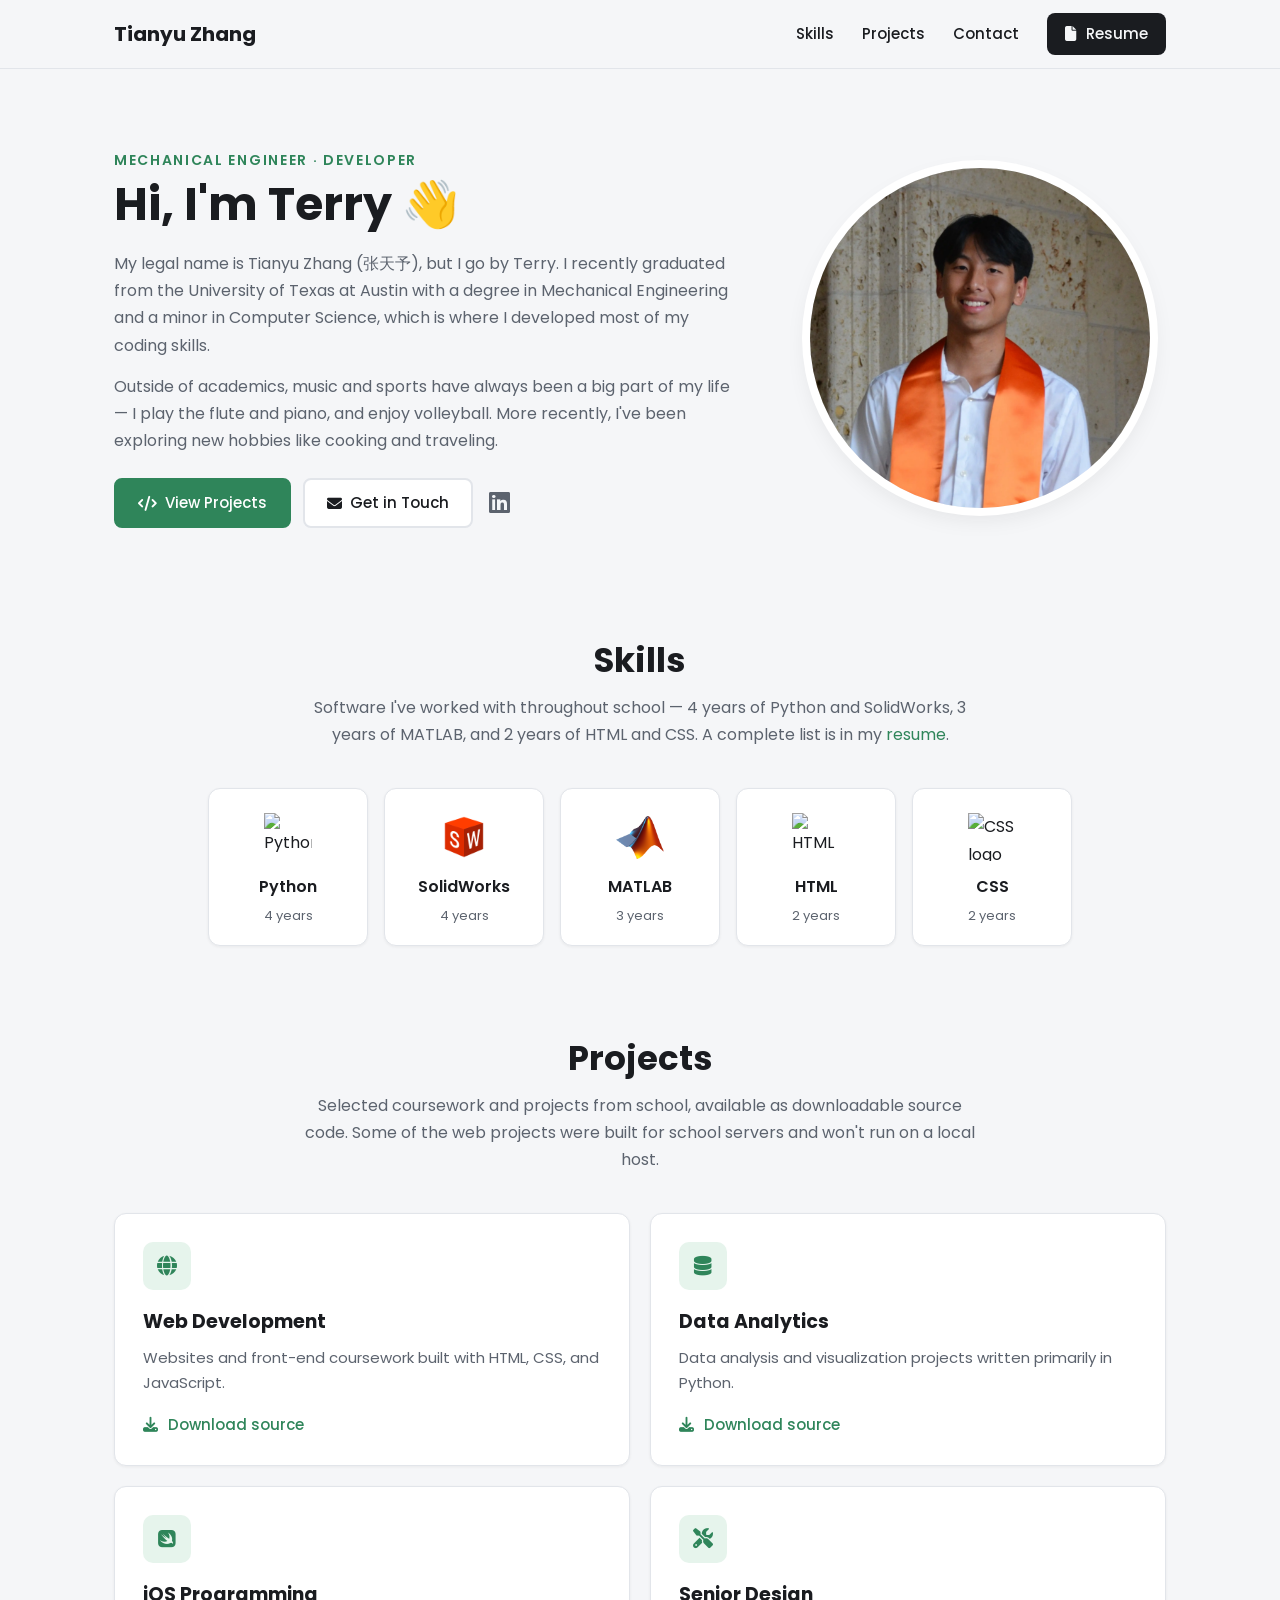
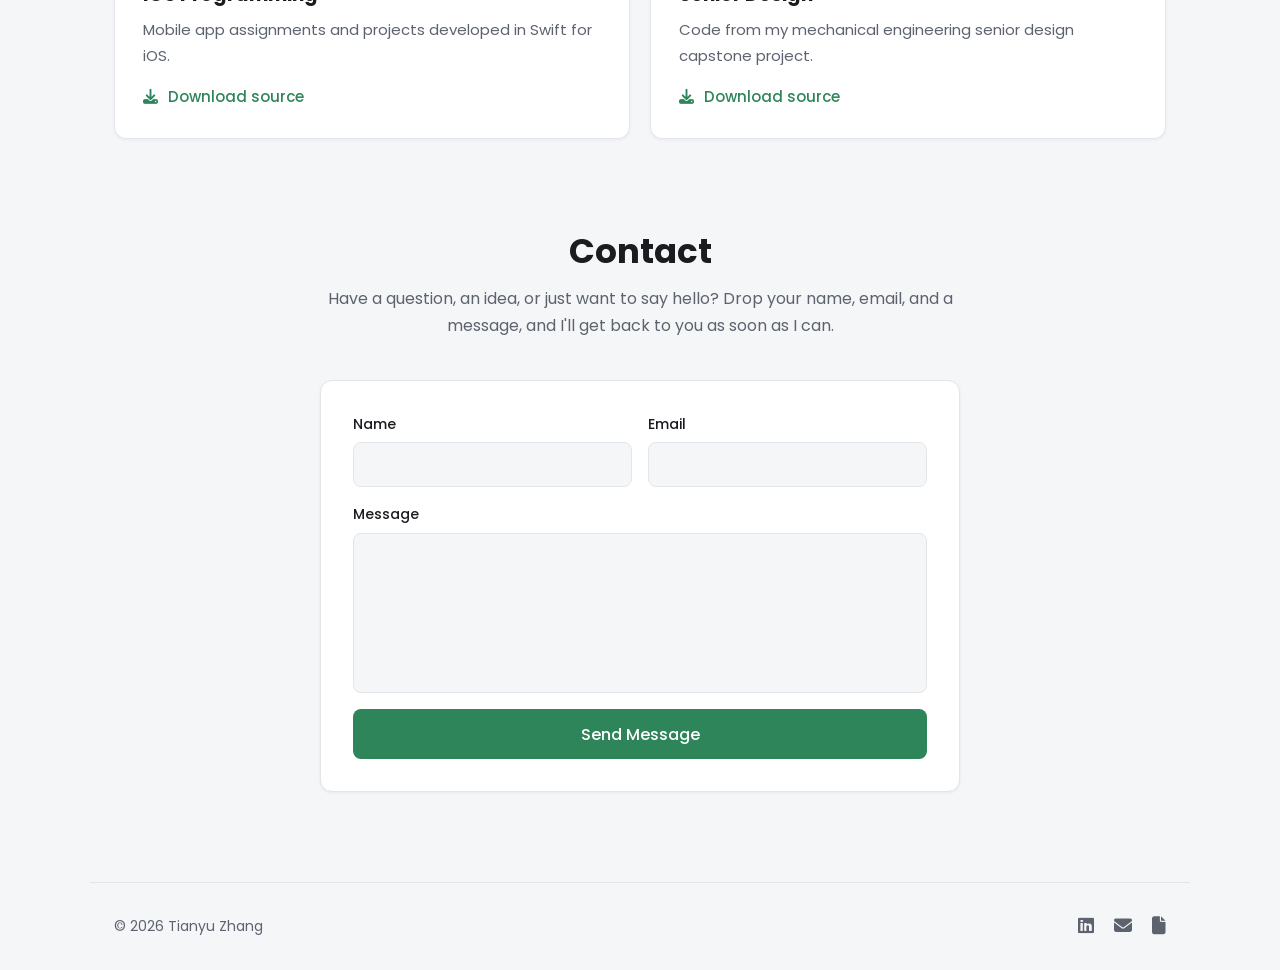
==== index.html @ 4db807a2 "Redesign site with modern layout; rename home.html to index.html - Sticky nav with section links, he" ====
<!DOCTYPE html>
<html lang="en">
<head>
    <meta charset="UTF-8">
    <meta name="viewport" content="width=device-width, initial-scale=1.0">
    <title>Tianyu (Terry) Zhang — Mechanical Engineer & Developer</title>
    <meta name="description" content="Personal portfolio of Tianyu (Terry) Zhang, a mechanical engineering graduate from UT Austin with a minor in computer science. Skills, projects, and contact.">

    <meta property="og:type" content="website">
    <meta property="og:url" content="https://zhang-tianyu.com/">
    <meta property="og:title" content="Tianyu (Terry) Zhang — Mechanical Engineer & Developer">
    <meta property="og:description" content="Mechanical engineering graduate from UT Austin with a minor in computer science. Skills, projects, and contact.">
    <meta property="og:image" content="https://zhang-tianyu.com/portrait.webp">

    <link rel="icon" href="data:image/svg+xml,%3Csvg xmlns='http://www.w3.org/2000/svg' viewBox='0 0 64 64'%3E%3Crect width='64' height='64' rx='14' fill='%232f855a'/%3E%3Ctext x='32' y='43' font-family='Arial, sans-serif' font-size='30' font-weight='bold' fill='white' text-anchor='middle'%3ETZ%3C/text%3E%3C/svg%3E">

    <link rel="stylesheet" href="styles.css">

    <link rel="preconnect" href="https://fonts.googleapis.com">
    <link rel="preconnect" href="https://fonts.gstatic.com" crossorigin>
    <link href="https://fonts.googleapis.com/css2?family=Poppins:wght@400;500;600;700&display=swap" rel="stylesheet">

    <link rel="stylesheet" href="https://cdnjs.cloudflare.com/ajax/libs/font-awesome/6.7.2/css/all.min.css" integrity="sha512-Evv84Mr4kqVGRNSgIGL/F/aIDqQb7xQ2vcrdIwxfjThSH8CSR7PBEakCr51Ck+w+/U6swU2Im1vVX0SVk9ABhg==" crossorigin="anonymous" referrerpolicy="no-referrer" />
</head>
<body>
    <!-- NAVBAR -->
    <header class="site-header">
        <nav>
            <a class="brand" href="/">
                <span class="brand-full">Tianyu Zhang</span>
                <span class="brand-short">TZ</span>
            </a>

            <div class="nav-links">
                <a href="#skills">Skills</a>
                <a href="#projects">Projects</a>
                <a href="#contact">Contact</a>
                <a class="nav-cta" href="resumepg.pdf" target="_blank" rel="noopener noreferrer">
                    <i class="fa-solid fa-file"></i>
                    <span>Resume</span>
                </a>
            </div>
        </nav>
    </header>

    <main>

        <!-- HERO -->
        <section class="hero">
            <div class="hero-text">
                <p class="kicker">Mechanical Engineer &middot; Developer</p>
                <h1>Hi, I'm Terry <span class="wave">👋</span></h1>
                <p>My legal name is Tianyu Zhang (张天予), but I go by Terry. I recently graduated from the University of Texas at Austin with a degree in Mechanical Engineering and a minor in Computer Science, which is where I developed most of my coding skills.</p>
                <p>Outside of academics, music and sports have always been a big part of my life — I play the flute and piano, and enjoy volleyball. More recently, I've been exploring new hobbies like cooking and traveling.</p>

                <div class="hero-actions">
                    <a class="btn btn-primary" href="#projects">
                        <i class="fa-solid fa-code"></i>
                        <span>View Projects</span>
                    </a>
                    <a class="btn btn-secondary" href="#contact">
                        <i class="fa-solid fa-envelope"></i>
                        <span>Get in Touch</span>
                    </a>
                    <a class="icon-link" href="http://linkedin.com/in/terryzm" target="_blank" rel="noopener noreferrer" aria-label="LinkedIn">
                        <i class="fa-brands fa-linkedin"></i>
                    </a>
                </div>
            </div>
            <div class="hero-portrait">
                <img src="portrait.webp" alt="Portrait of Terry Zhang" width="340" height="340">
            </div>
        </section>

        <!-- SKILLS -->
        <section id="skills" class="section">
            <h2>Skills</h2>
            <p class="section-intro">Software I've worked with throughout school — 4 years of Python and SolidWorks, 3 years of MATLAB, and 2 years of HTML and CSS. A complete list is in my <a href="resumepg.pdf" target="_blank" rel="noopener noreferrer">resume</a>.</p>

            <div class="skills-grid">
                <div class="skill-card">
                    <img src="python.webp" alt="Python logo">
                    <span class="skill-name">Python</span>
                    <span class="skill-years">4 years</span>
                </div>
                <div class="skill-card">
                    <img src="solidworks.webp" alt="SolidWorks logo">
                    <span class="skill-name">SolidWorks</span>
                    <span class="skill-years">4 years</span>
                </div>
                <div class="skill-card">
                    <img src="matlab.webp" alt="MATLAB logo">
                    <span class="skill-name">MATLAB</span>
                    <span class="skill-years">3 years</span>
                </div>
                <div class="skill-card">
                    <img src="html.webp" alt="HTML logo">
                    <span class="skill-name">HTML</span>
                    <span class="skill-years">2 years</span>
                </div>
                <div class="skill-card">
                    <img src="css.webp" alt="CSS logo">
                    <span class="skill-name">CSS</span>
                    <span class="skill-years">2 years</span>
                </div>
            </div>
        </section>

        <!-- PROJECTS -->
        <section id="projects" class="section">
            <h2>Projects</h2>
            <p class="section-intro">Selected coursework and projects from school, available as downloadable source code. Some of the web projects were built for school servers and won't run on a local host.</p>

            <div class="projects-grid">
                <article class="project-card">
                    <div class="project-icon"><i class="fa-solid fa-globe"></i></div>
                    <h3>Web Development</h3>
                    <p>Websites and front-end coursework built with HTML, CSS, and JavaScript.</p>
                    <a class="project-link" href="webprojects.zip">
                        <i class="fa-solid fa-download"></i> Download source
                    </a>
                </article>

                <article class="project-card">
                    <div class="project-icon"><i class="fa-solid fa-database"></i></div>
                    <h3>Data Analytics</h3>
                    <p>Data analysis and visualization projects written primarily in Python.</p>
                    <a class="project-link" href="dataprojects.zip">
                        <i class="fa-solid fa-download"></i> Download source
                    </a>
                </article>

                <article class="project-card">
                    <div class="project-icon"><i class="fa-brands fa-swift"></i></div>
                    <h3>iOS Programming</h3>
                    <p>Mobile app assignments and projects developed in Swift for iOS.</p>
                    <a class="project-link" href="iosprojects.zip">
                        <i class="fa-solid fa-download"></i> Download source
                    </a>
                </article>

                <article class="project-card">
                    <div class="project-icon"><i class="fa-solid fa-screwdriver-wrench"></i></div>
                    <h3>Senior Design</h3>
                    <p>Code from my mechanical engineering senior design capstone project.</p>
                    <a class="project-link" href="seniordesignproject.zip">
                        <i class="fa-solid fa-download"></i> Download source
                    </a>
                </article>
            </div>
        </section>

        <!-- CONTACT -->
        <section id="contact" class="section">
            <h2>Contact</h2>
            <p class="section-intro">Have a question, an idea, or just want to say hello? Drop your name, email, and a message, and I'll get back to you as soon as I can.</p>

            <div class="contact-group">
                <form action="https://formsubmit.co/terryzhang001@icloud.com" method="POST">
                    <input type="hidden" name="_subject" value="New message from zhang-tianyu.com">
                    <input type="hidden" name="_captcha" value="false">

                    <div class="form-row">
                        <div class="form-field">
                            <label for="name">Name</label>
                            <input type="text" id="name" name="name" required autocomplete="name">
                        </div>
                        <div class="form-field">
                            <label for="email">Email</label>
                            <input type="email" id="email" name="email" required autocomplete="email">
                        </div>
                    </div>

                    <div class="form-field">
                        <label for="message">Message</label>
                        <textarea id="message" name="message" rows="6" required></textarea>
                    </div>

                    <button type="submit">Send Message</button>
                </form>
            </div>
        </section>

    </main>

    <footer class="site-footer">
        <span>&copy; 2026 Tianyu Zhang</span>
        <div class="footer-links">
            <a href="http://linkedin.com/in/terryzm" target="_blank" rel="noopener noreferrer" aria-label="LinkedIn">
                <i class="fa-brands fa-linkedin"></i>
            </a>
            <a href="mailto:terryzhang001@icloud.com" aria-label="Email">
                <i class="fa-solid fa-envelope"></i>
            </a>
            <a href="resumepg.pdf" target="_blank" rel="noopener noreferrer" aria-label="Resume">
                <i class="fa-solid fa-file"></i>
            </a>
        </div>
    </footer>
</body>
</html>
---- styles.css ----
:root {
    --text-color: #1a1c20;
    --muted-color: #5c636e;
    --accent-color: #2f855a;
    --accent-dark: #276749;
    --accent-soft: #e6f4ec;
    --background-color: #f5f6f8;
    --surface-color: #ffffff;
    --border-color: #e2e5ea;
    --shadow-sm: 0 1px 3px rgba(26, 28, 32, 0.06);
    --shadow-md: 0 8px 24px rgba(26, 28, 32, 0.1);
    --radius: 12px;
}

* {
    margin: 0;
    padding: 0;
    box-sizing: border-box;
}

html {
    scroll-behavior: smooth;
    background-color: var(--background-color);
}

body {
    font-family: 'Poppins', sans-serif;
    color: var(--text-color);
    background-color: var(--background-color);
    line-height: 1.7;
}

a {
    color: var(--accent-color);
    text-decoration: none;
}

section {
    scroll-margin-top: 90px;
}

/* NAVBAR */
.site-header {
    position: sticky;
    top: 0;
    z-index: 100;
    background-color: rgba(245, 246, 248, 0.85);
    backdrop-filter: blur(10px);
    -webkit-backdrop-filter: blur(10px);
    border-bottom: 1px solid var(--border-color);
}

nav {
    max-width: 1100px;
    margin: 0 auto;
    padding: 0 24px;
    height: 68px;
    display: flex;
    justify-content: space-between;
    align-items: center;
}

nav .brand {
    color: var(--text-color);
    font-size: 20px;
    font-weight: 700;
}

nav .brand-short {
    display: none;
}

nav .nav-links {
    display: flex;
    align-items: center;
    gap: 28px;
}

nav .nav-links a {
    color: var(--text-color);
    font-size: 15px;
    font-weight: 500;
    transition: color 0.2s;
}

nav .nav-links a:hover {
    color: var(--accent-color);
}

nav .nav-links a.nav-cta {
    background-color: var(--text-color);
    color: var(--background-color);
    padding: 8px 18px;
    border-radius: 8px;
    transition: background-color 0.2s;
}

nav .nav-links a.nav-cta:hover {
    color: var(--background-color);
    background-color: var(--accent-dark);
}

nav .nav-cta i {
    margin-right: 6px;
}

/* LAYOUT */
main {
    max-width: 1100px;
    margin: 0 auto;
    padding: 0 24px;
}

.section {
    padding: 90px 0 0;
}

.section h2 {
    text-align: center;
    font-size: 34px;
    line-height: 1.3;
}

.section-intro {
    max-width: 680px;
    margin: 12px auto 40px;
    text-align: center;
    color: var(--muted-color);
}

/* HERO */
.hero {
    display: flex;
    align-items: center;
    gap: 60px;
    padding: 80px 0 20px;
}

.hero-text {
    flex: 5;
}

.hero-text .kicker {
    color: var(--accent-color);
    font-weight: 600;
    font-size: 14px;
    letter-spacing: 0.12em;
    text-transform: uppercase;
    margin-bottom: 4px;
}

.hero-text h1 {
    font-size: 46px;
    line-height: 1.2;
    margin-bottom: 18px;
}

.hero-text p {
    margin-bottom: 14px;
    color: var(--muted-color);
}

.hero-actions {
    display: flex;
    align-items: center;
    flex-wrap: wrap;
    gap: 12px;
    margin-top: 24px;
}

.btn {
    display: inline-flex;
    align-items: center;
    gap: 8px;
    padding: 10px 22px;
    border-radius: 8px;
    font-weight: 500;
    font-size: 15px;
    transition: 0.2s;
}

.btn-primary {
    background-color: var(--accent-color);
    color: #fff;
    border: 2px solid var(--accent-color);
}

.btn-primary:hover {
    background-color: var(--accent-dark);
    border-color: var(--accent-dark);
}

.btn-secondary {
    color: var(--text-color);
    border: 2px solid var(--border-color);
    background-color: var(--surface-color);
}

.btn-secondary:hover {
    border-color: var(--accent-color);
    color: var(--accent-color);
}

.icon-link {
    color: var(--muted-color);
    font-size: 24px;
    margin-left: 4px;
    transition: color 0.2s;
}

.icon-link:hover {
    color: var(--accent-color);
}

.hero-portrait {
    flex: 3;
    display: flex;
    justify-content: center;
}

.hero-portrait img {
    width: 340px;
    height: 340px;
    max-width: 100%;
    object-fit: cover;
    border-radius: 50%;
    box-shadow: 0 0 0 8px var(--surface-color), var(--shadow-md);
}

/* SKILLS */
.skills-grid {
    display: flex;
    justify-content: center;
    flex-wrap: wrap;
    gap: 16px;
}

.skill-card {
    display: flex;
    flex-direction: column;
    align-items: center;
    gap: 4px;
    width: 160px;
    padding: 24px 16px 18px;
    background-color: var(--surface-color);
    border: 1px solid var(--border-color);
    border-radius: var(--radius);
    box-shadow: var(--shadow-sm);
    transition: transform 0.2s, box-shadow 0.2s;
}

.skill-card:hover {
    transform: translateY(-4px);
    box-shadow: var(--shadow-md);
}

.skill-card img {
    height: 48px;
    width: 48px;
    object-fit: contain;
    margin-bottom: 8px;
}

.skill-card .skill-name {
    font-weight: 600;
    font-size: 16px;
}

.skill-card .skill-years {
    font-size: 13px;
    color: var(--muted-color);
}

/* PROJECTS */
.projects-grid {
    display: grid;
    grid-template-columns: repeat(2, 1fr);
    gap: 20px;
}

.project-card {
    display: flex;
    flex-direction: column;
    align-items: flex-start;
    padding: 28px;
    background-color: var(--surface-color);
    border: 1px solid var(--border-color);
    border-radius: var(--radius);
    box-shadow: var(--shadow-sm);
    transition: transform 0.2s, box-shadow 0.2s;
}

.project-card:hover {
    transform: translateY(-4px);
    box-shadow: var(--shadow-md);
}

.project-icon {
    display: flex;
    align-items: center;
    justify-content: center;
    width: 48px;
    height: 48px;
    border-radius: 10px;
    background-color: var(--accent-soft);
    color: var(--accent-color);
    font-size: 20px;
    margin-bottom: 16px;
}

.project-card h3 {
    font-size: 19px;
    margin-bottom: 6px;
}

.project-card p {
    color: var(--muted-color);
    font-size: 15px;
    margin-bottom: 16px;
}

.project-link {
    margin-top: auto;
    font-weight: 500;
    font-size: 15px;
}

.project-link:hover {
    color: var(--accent-dark);
}

.project-link i {
    margin-right: 6px;
}

/* CONTACT */
.contact-group {
    max-width: 640px;
    margin: 0 auto;
}

.contact-group form {
    display: flex;
    flex-direction: column;
    padding: 32px;
    background-color: var(--surface-color);
    border: 1px solid var(--border-color);
    border-radius: var(--radius);
    box-shadow: var(--shadow-sm);
}

.form-row {
    display: flex;
    gap: 16px;
}

.form-row .form-field {
    flex: 1;
    min-width: 0;
}

.form-field {
    display: flex;
    flex-direction: column;
    margin-bottom: 16px;
}

.form-field label {
    font-size: 14px;
    font-weight: 500;
    margin-bottom: 6px;
}

.form-field input,
.form-field textarea {
    width: 100%;
    font-family: 'Poppins', sans-serif;
    font-size: 15px;
    color: var(--text-color);
    background-color: var(--background-color);
    border: 1.5px solid var(--border-color);
    border-radius: 8px;
    padding: 10px 14px;
    resize: none;
    transition: border-color 0.2s, box-shadow 0.2s;
}

.form-field input:focus,
.form-field textarea:focus {
    outline: none;
    border-color: var(--accent-color);
    box-shadow: 0 0 0 3px var(--accent-soft);
}

.contact-group form button {
    font-size: 16px;
    font-weight: 500;
    font-family: 'Poppins', sans-serif;
    color: #fff;
    background-color: var(--accent-color);
    border: none;
    border-radius: 8px;
    height: 50px;
    cursor: pointer;
    transition: background-color 0.2s;
}

.contact-group form button:hover {
    background-color: var(--accent-dark);
}

.contact-group form button:focus-visible {
    outline: 3px solid var(--accent-soft);
    outline-offset: 2px;
}

/* FOOTER */
.site-footer {
    max-width: 1100px;
    margin: 90px auto 0;
    padding: 28px 24px;
    border-top: 1px solid var(--border-color);
    display: flex;
    justify-content: space-between;
    align-items: center;
    color: var(--muted-color);
    font-size: 14px;
}

.footer-links {
    display: flex;
    gap: 20px;
}

.footer-links a {
    color: var(--muted-color);
    font-size: 18px;
    transition: color 0.2s;
}

.footer-links a:hover {
    color: var(--accent-color);
}

/* RESPONSIVE */
@media (max-width: 900px) {
    .hero {
        flex-direction: column-reverse;
        gap: 36px;
        padding-top: 48px;
        text-align: center;
    }

    .hero-text p {
        text-align: left;
    }

    .hero-text .kicker {
        text-align: center;
    }

    .hero-actions {
        justify-content: center;
    }

    .hero-text h1 {
        font-size: 38px;
    }

    .hero-portrait img {
        width: 260px;
        height: 260px;
    }

    .projects-grid {
        grid-template-columns: 1fr;
    }
}

@media (max-width: 640px) {
    nav {
        padding: 0 16px;
    }

    nav .brand-full {
        display: none;
    }

    nav .brand-short {
        display: inline;
    }

    nav .nav-links {
        gap: 18px;
    }

    nav .nav-cta {
        padding: 6px 12px;
    }

    nav .nav-cta span {
        display: none;
    }

    nav .nav-cta i {
        margin-right: 0;
    }

    main {
        padding: 0 16px;
    }

    .section {
        padding-top: 64px;
    }

    .section h2 {
        font-size: 28px;
    }

    .hero-text h1 {
        font-size: 32px;
    }

    .form-row {
        flex-direction: column;
        gap: 0;
    }

    .site-footer {
        margin-top: 64px;
        padding: 24px 16px;
        flex-direction: column;
        gap: 12px;
    }
}
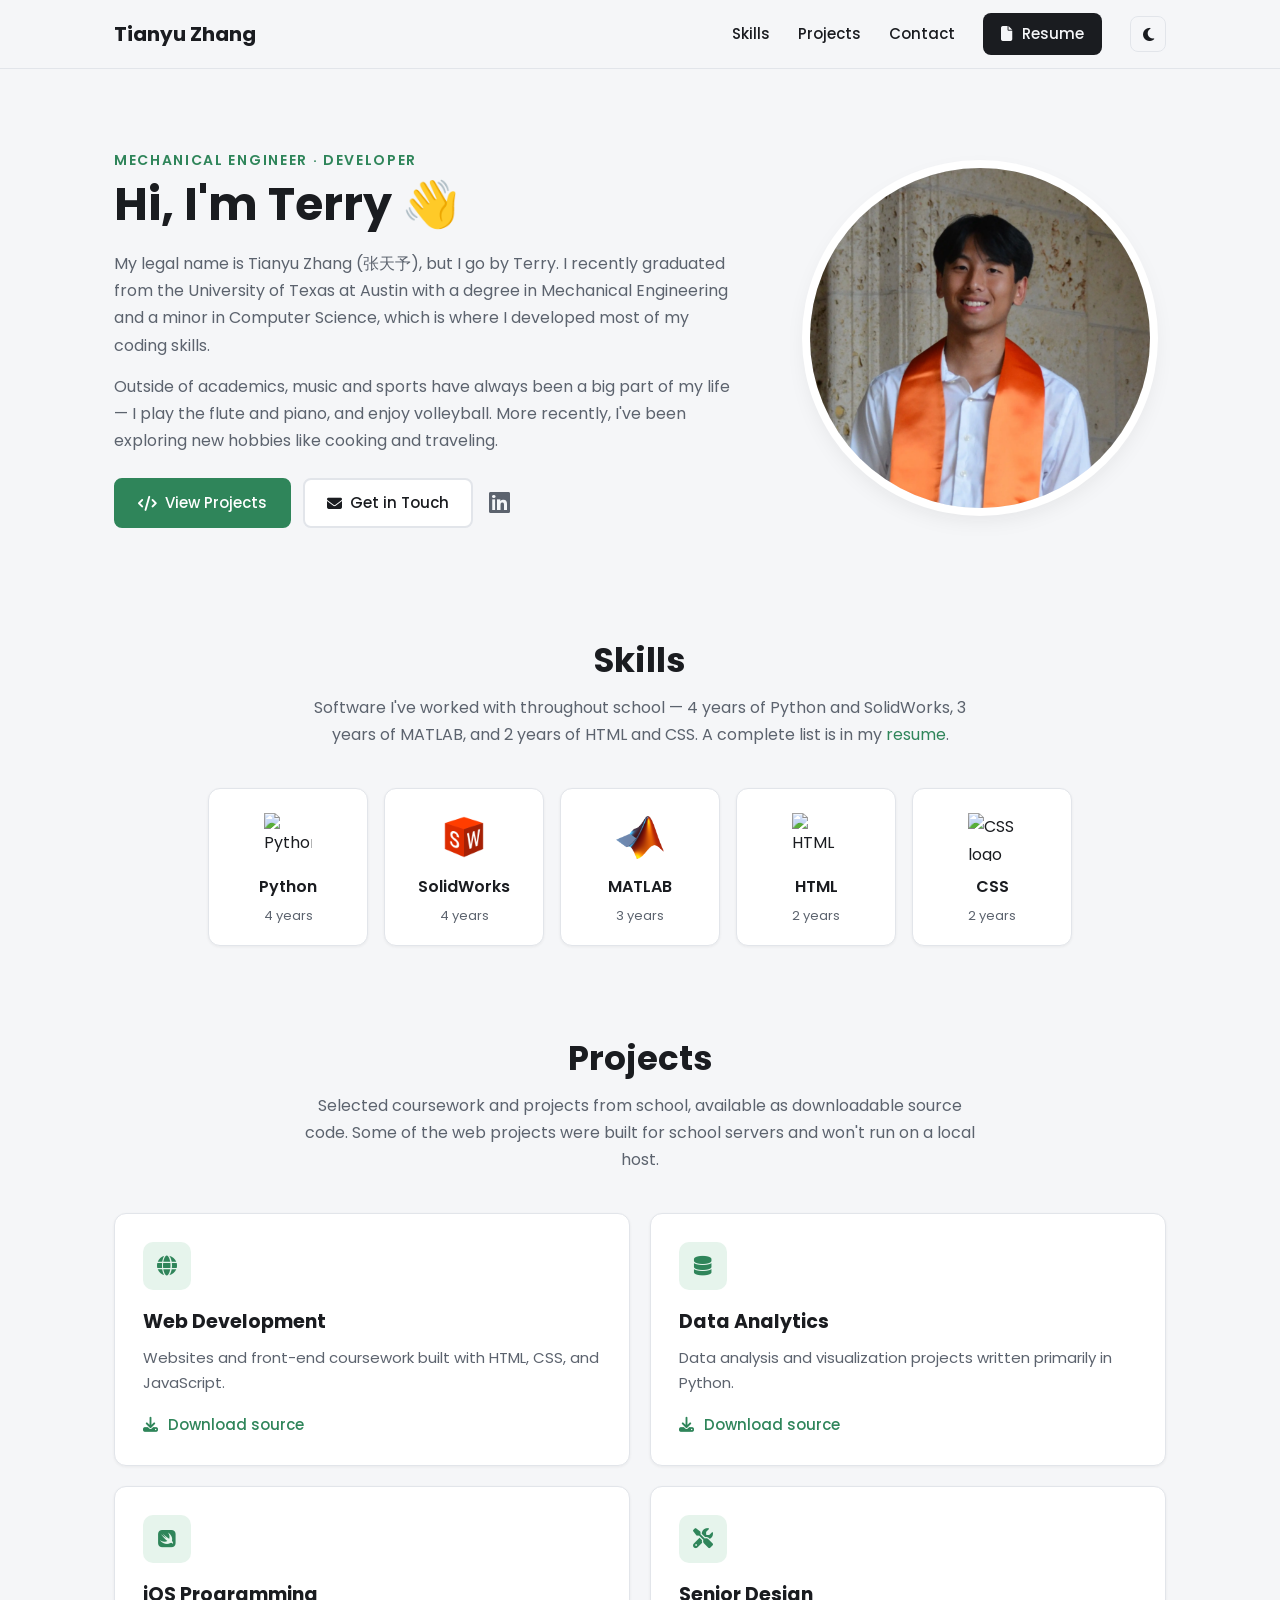
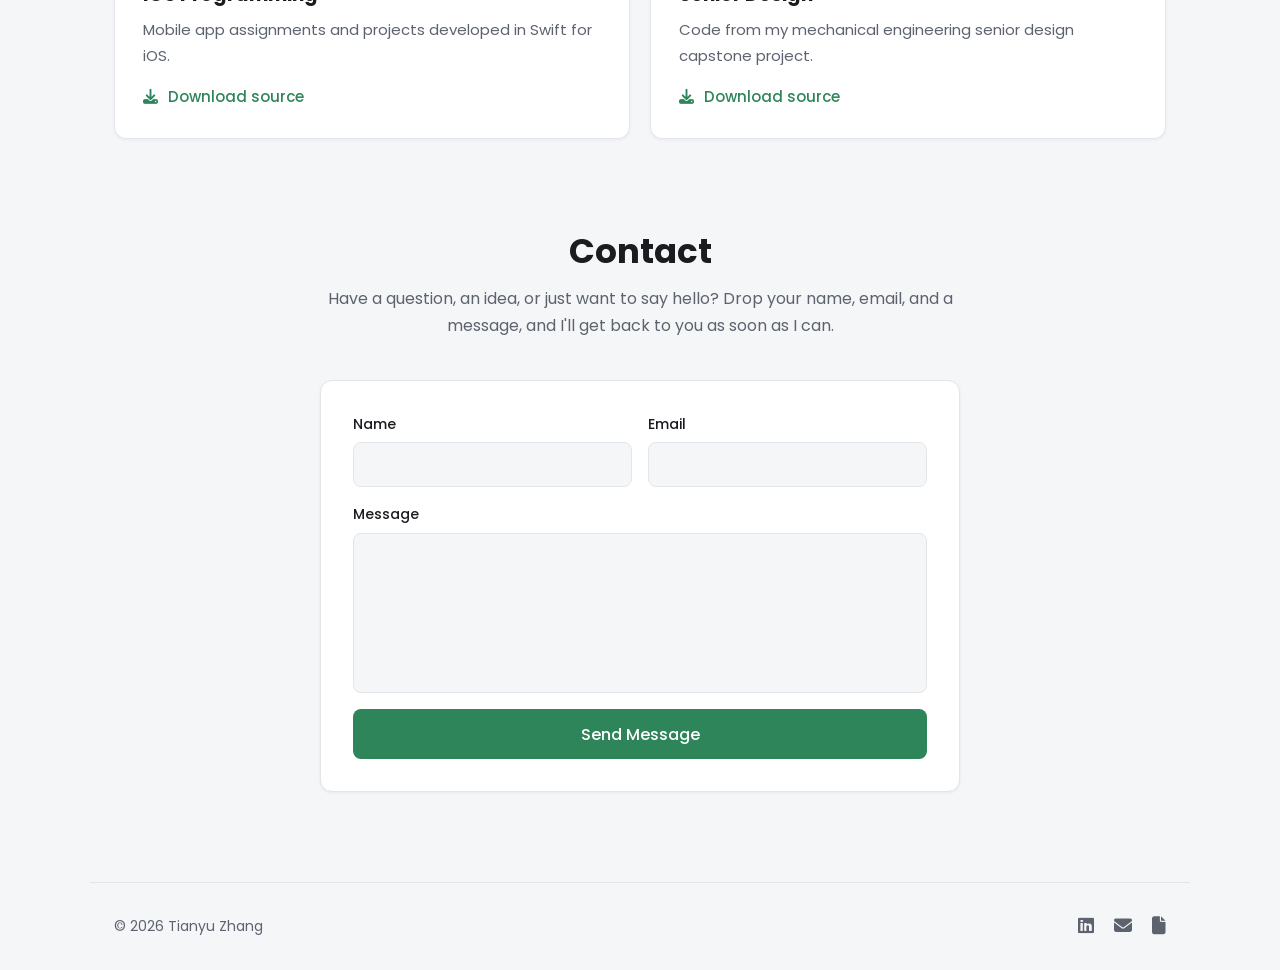
==== commit 8a9525b4: "Add night mode toggle with system-preference default Moon/sun button in the nav switches between lig" ====
--- a/index.html
+++ b/index.html
@@ -13,6 +13,14 @@
     <meta property="og:image" content="https://zhang-tianyu.com/portrait.webp">
 
     <link rel="icon" href="data:image/svg+xml,%3Csvg xmlns='http://www.w3.org/2000/svg' viewBox='0 0 64 64'%3E%3Crect width='64' height='64' rx='14' fill='%232f855a'/%3E%3Ctext x='32' y='43' font-family='Arial, sans-serif' font-size='30' font-weight='bold' fill='white' text-anchor='middle'%3ETZ%3C/text%3E%3C/svg%3E">
+
+    <script>
+        (function () {
+            const saved = localStorage.getItem('theme');
+            const theme = saved || (window.matchMedia('(prefers-color-scheme: dark)').matches ? 'dark' : 'light');
+            document.documentElement.dataset.theme = theme;
+        })();
+    </script>
 
     <link rel="stylesheet" href="styles.css">
 
@@ -39,6 +47,9 @@
                     <i class="fa-solid fa-file"></i>
                     <span>Resume</span>
                 </a>
+                <button class="theme-toggle" type="button" aria-label="Toggle night mode">
+                    <i class="fa-solid fa-moon"></i>
+                </button>
             </div>
         </nav>
     </header>
@@ -197,5 +208,24 @@
             </a>
         </div>
     </footer>
+
+    <script>
+        const themeToggle = document.querySelector('.theme-toggle');
+        const themeIcon = themeToggle.querySelector('i');
+
+        function syncThemeIcon() {
+            const dark = document.documentElement.dataset.theme === 'dark';
+            themeIcon.className = dark ? 'fa-solid fa-sun' : 'fa-solid fa-moon';
+        }
+
+        themeToggle.addEventListener('click', () => {
+            const next = document.documentElement.dataset.theme === 'dark' ? 'light' : 'dark';
+            document.documentElement.dataset.theme = next;
+            localStorage.setItem('theme', next);
+            syncThemeIcon();
+        });
+
+        syncThemeIcon();
+    </script>
 </body>
 </html>
--- a/styles.css
+++ b/styles.css
@@ -7,9 +7,26 @@
     --background-color: #f5f6f8;
     --surface-color: #ffffff;
     --border-color: #e2e5ea;
+    --header-bg: rgba(245, 246, 248, 0.85);
     --shadow-sm: 0 1px 3px rgba(26, 28, 32, 0.06);
     --shadow-md: 0 8px 24px rgba(26, 28, 32, 0.1);
     --radius: 12px;
+    color-scheme: light;
+}
+
+:root[data-theme="dark"] {
+    --text-color: #e8eaed;
+    --muted-color: #9aa1ac;
+    --accent-color: #4caf7d;
+    --accent-dark: #66c193;
+    --accent-soft: #1d3a2b;
+    --background-color: #121417;
+    --surface-color: #1b1e24;
+    --border-color: #2b2f37;
+    --header-bg: rgba(18, 20, 23, 0.85);
+    --shadow-sm: 0 1px 3px rgba(0, 0, 0, 0.35);
+    --shadow-md: 0 8px 24px rgba(0, 0, 0, 0.5);
+    color-scheme: dark;
 }
 
 * {
@@ -28,6 +45,7 @@
     color: var(--text-color);
     background-color: var(--background-color);
     line-height: 1.7;
+    transition: background-color 0.25s, color 0.25s;
 }
 
 a {
@@ -44,7 +62,7 @@
     position: sticky;
     top: 0;
     z-index: 100;
-    background-color: rgba(245, 246, 248, 0.85);
+    background-color: var(--header-bg);
     backdrop-filter: blur(10px);
     -webkit-backdrop-filter: blur(10px);
     border-bottom: 1px solid var(--border-color);
@@ -98,6 +116,26 @@
 nav .nav-links a.nav-cta:hover {
     color: var(--background-color);
     background-color: var(--accent-dark);
+}
+
+.theme-toggle {
+    display: flex;
+    align-items: center;
+    justify-content: center;
+    width: 36px;
+    height: 36px;
+    border: 1px solid var(--border-color);
+    border-radius: 8px;
+    background-color: transparent;
+    color: var(--text-color);
+    font-size: 15px;
+    cursor: pointer;
+    transition: color 0.2s, border-color 0.2s;
+}
+
+.theme-toggle:hover {
+    color: var(--accent-color);
+    border-color: var(--accent-color);
 }
 
 nav .nav-cta i {
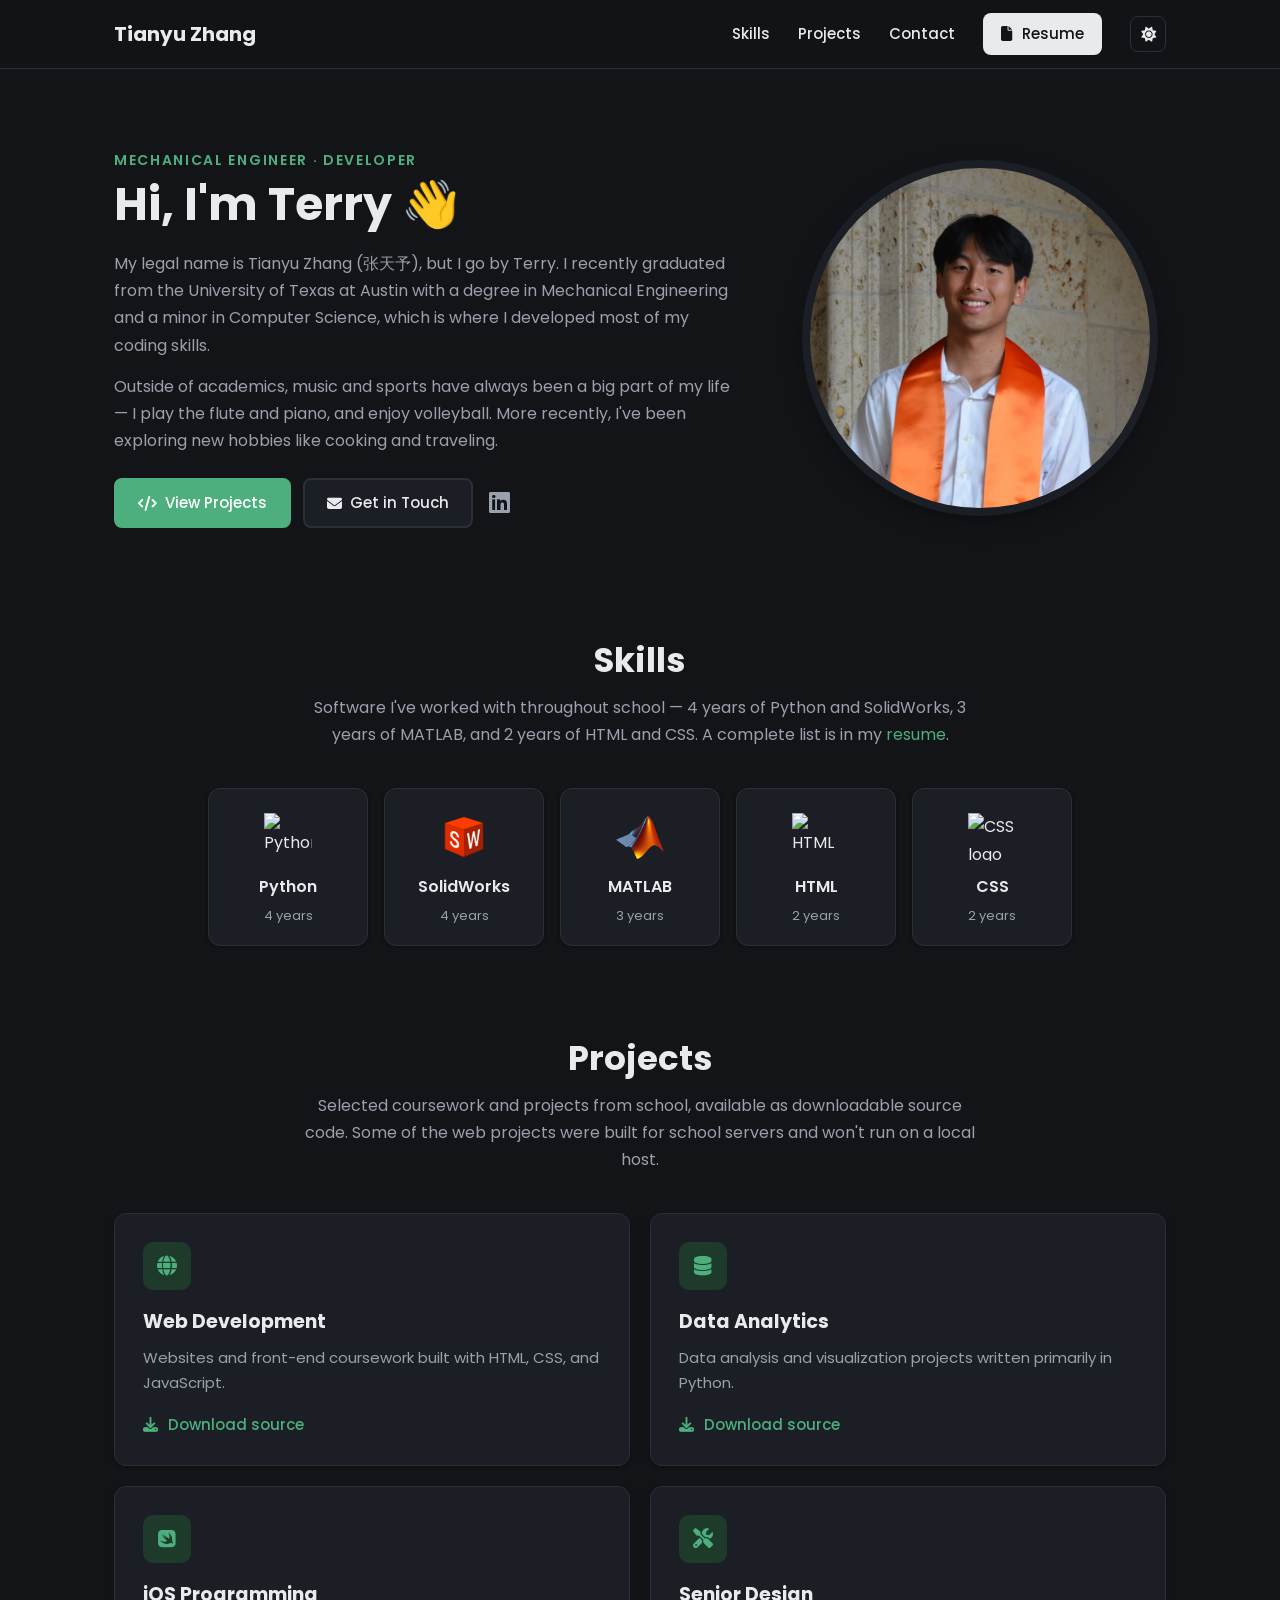
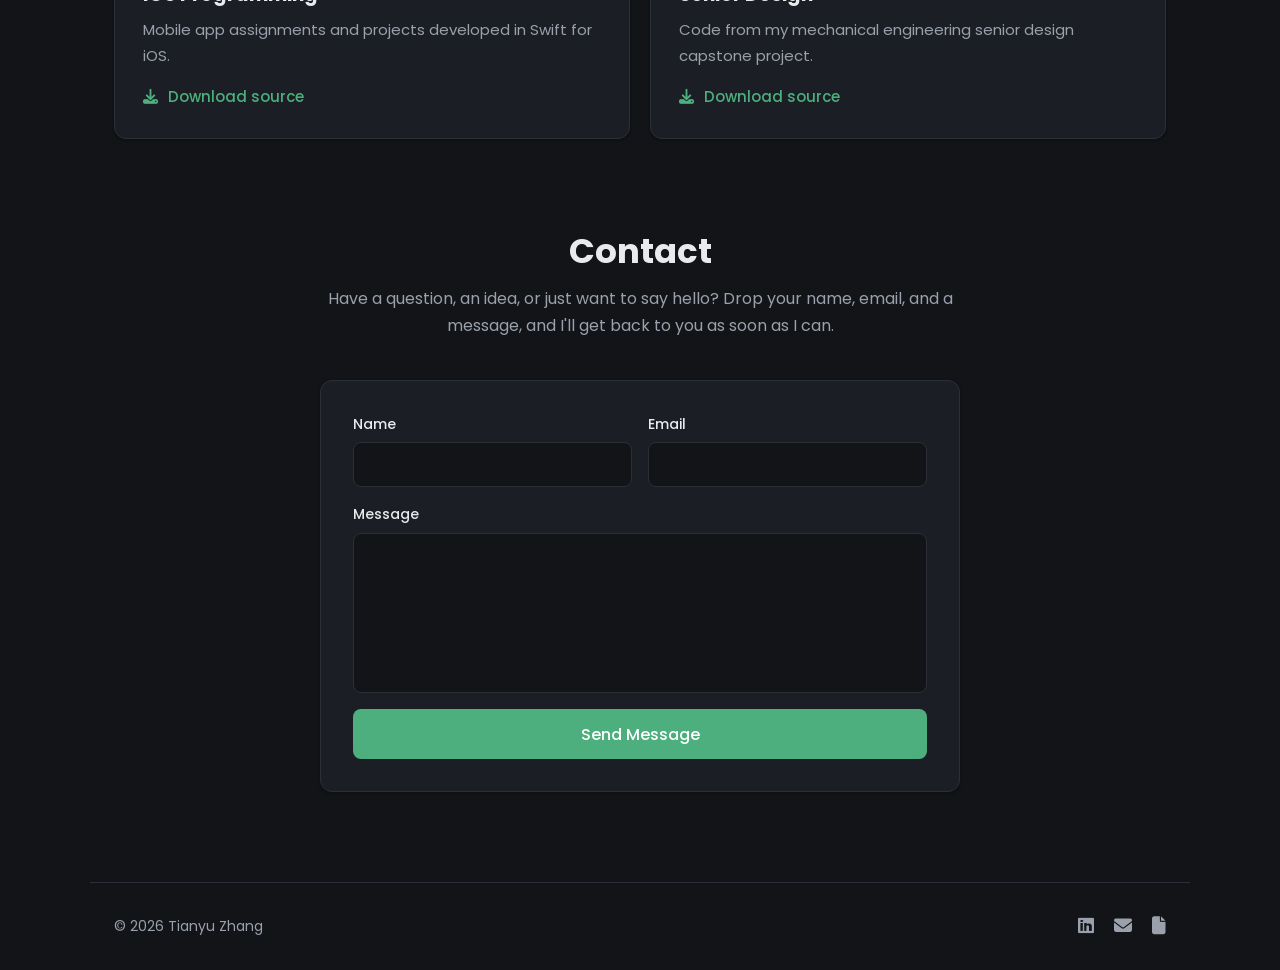
==== commit e79ee12c: "Auto-select night mode by time of day Without a saved preference, the theme follows the visitor's lo" ====
--- a/index.html
+++ b/index.html
@@ -15,11 +15,11 @@
     <link rel="icon" href="data:image/svg+xml,%3Csvg xmlns='http://www.w3.org/2000/svg' viewBox='0 0 64 64'%3E%3Crect width='64' height='64' rx='14' fill='%232f855a'/%3E%3Ctext x='32' y='43' font-family='Arial, sans-serif' font-size='30' font-weight='bold' fill='white' text-anchor='middle'%3ETZ%3C/text%3E%3C/svg%3E">
 
     <script>
-        (function () {
-            const saved = localStorage.getItem('theme');
-            const theme = saved || (window.matchMedia('(prefers-color-scheme: dark)').matches ? 'dark' : 'light');
-            document.documentElement.dataset.theme = theme;
-        })();
+        function autoTheme() {
+            const hour = new Date().getHours();
+            return (hour >= 19 || hour < 7) ? 'dark' : 'light';
+        }
+        document.documentElement.dataset.theme = localStorage.getItem('theme') || autoTheme();
     </script>
 
     <link rel="stylesheet" href="styles.css">
@@ -226,6 +226,16 @@
         });
 
         syncThemeIcon();
+
+        // Follow the clock while the page stays open, unless manually overridden
+        setInterval(() => {
+            if (localStorage.getItem('theme')) return;
+            const next = autoTheme();
+            if (document.documentElement.dataset.theme !== next) {
+                document.documentElement.dataset.theme = next;
+                syncThemeIcon();
+            }
+        }, 60000);
     </script>
 </body>
 </html>
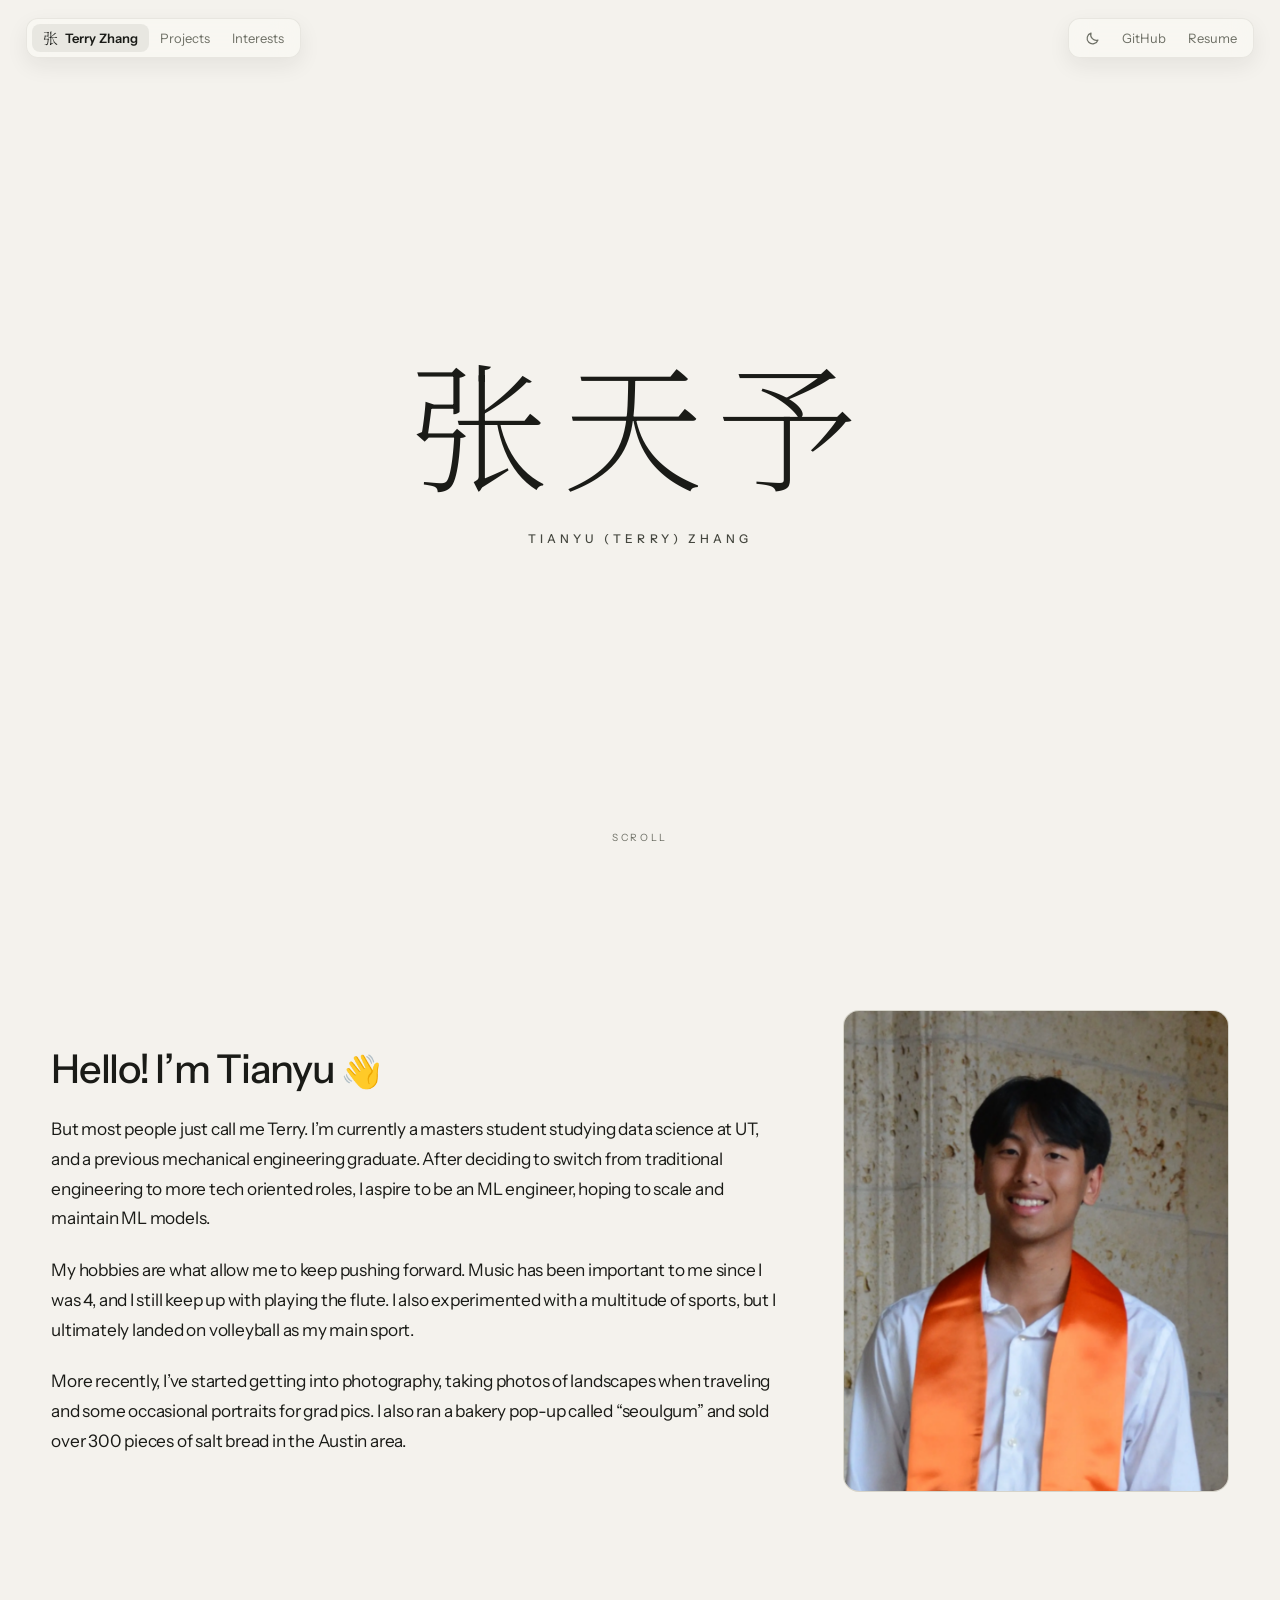
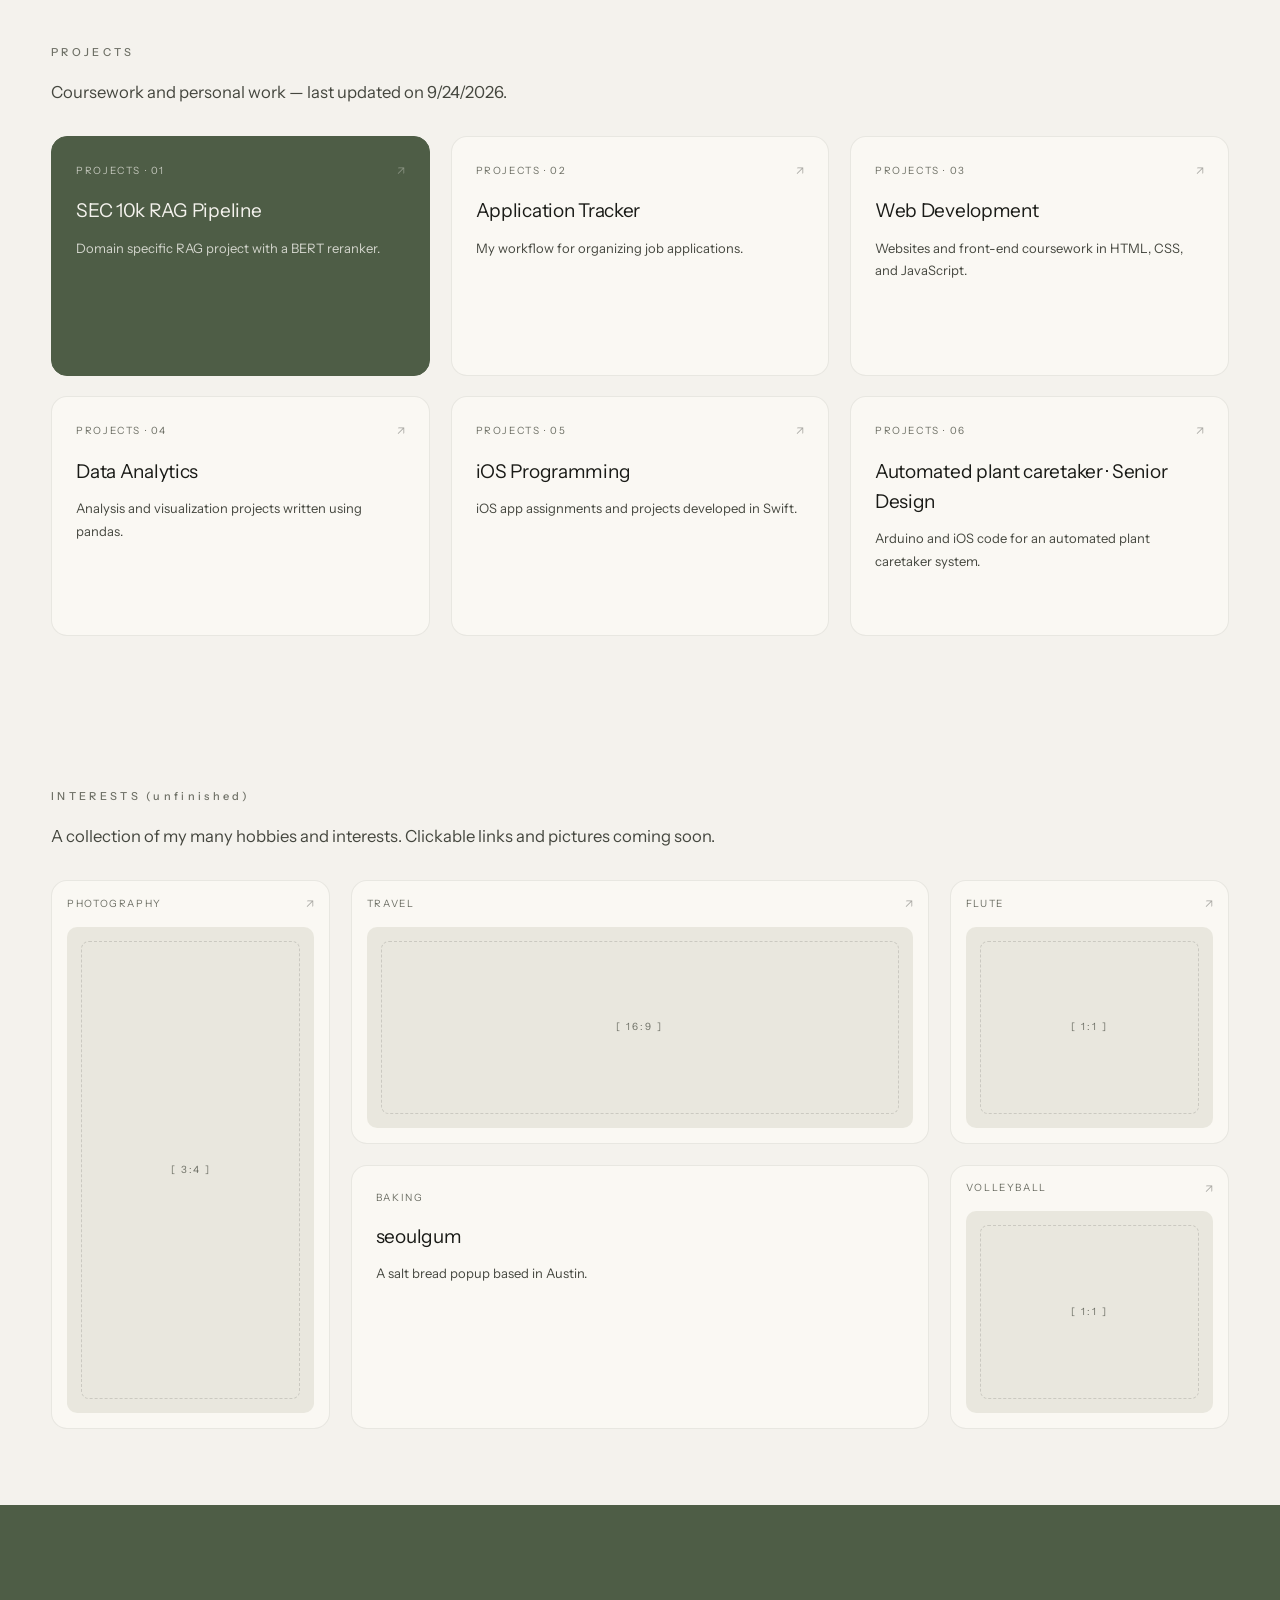
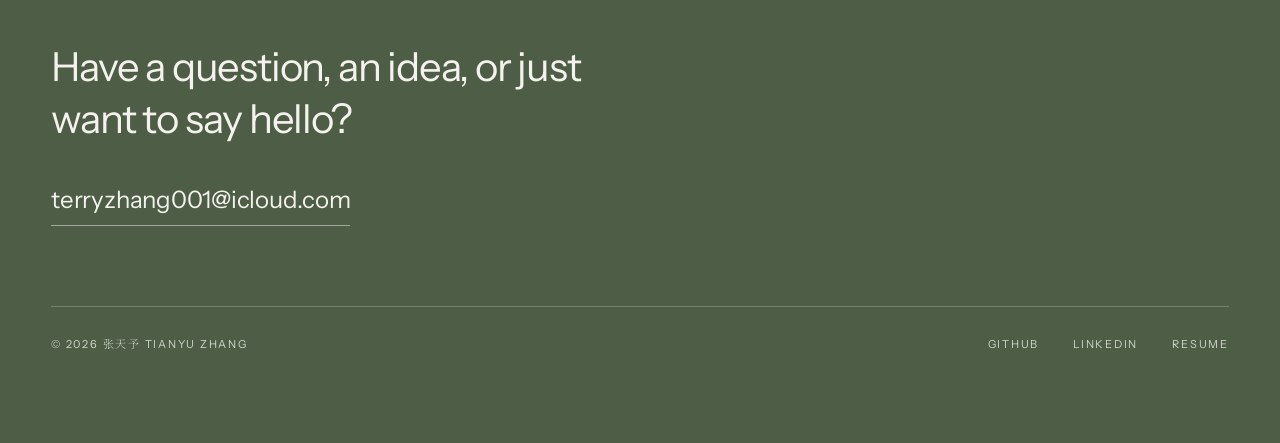
==== commit 11440ca9: "Redesign the site around the name mark Replace the portfolio layout with a single page built on an i" ====
--- a/index.html
+++ b/index.html
@@ -3,239 +3,395 @@
 <head>
     <meta charset="UTF-8">
     <meta name="viewport" content="width=device-width, initial-scale=1.0">
-    <title>Tianyu (Terry) Zhang — Mechanical Engineer & Developer</title>
-    <meta name="description" content="Personal portfolio of Tianyu (Terry) Zhang, a mechanical engineering graduate from UT Austin with a minor in computer science. Skills, projects, and contact.">
+    <title>张天予 · Tianyu (Terry) Zhang</title>
+    <meta name="description" content="Tianyu (Terry) Zhang — masters student in data science at UT Austin and a mechanical engineering graduate, working toward ML engineering. Bio, projects on GitHub, and interests.">
 
     <meta property="og:type" content="website">
     <meta property="og:url" content="https://zhang-tianyu.com/">
-    <meta property="og:title" content="Tianyu (Terry) Zhang — Mechanical Engineer & Developer">
-    <meta property="og:description" content="Mechanical engineering graduate from UT Austin with a minor in computer science. Skills, projects, and contact.">
+    <meta property="og:title" content="张天予 · Tianyu (Terry) Zhang">
+    <meta property="og:description" content="Masters student in data science at UT Austin and a mechanical engineering graduate, working toward ML engineering.">
     <meta property="og:image" content="https://zhang-tianyu.com/portrait.webp">
 
-    <link rel="icon" href="data:image/svg+xml,%3Csvg xmlns='http://www.w3.org/2000/svg' viewBox='0 0 64 64'%3E%3Crect width='64' height='64' rx='14' fill='%232f855a'/%3E%3Ctext x='32' y='43' font-family='Arial, sans-serif' font-size='30' font-weight='bold' fill='white' text-anchor='middle'%3ETZ%3C/text%3E%3C/svg%3E">
-
-    <script>
-        function autoTheme() {
-            const hour = new Date().getHours();
-            return (hour >= 19 || hour < 7) ? 'dark' : 'light';
-        }
-        document.documentElement.dataset.theme = localStorage.getItem('theme') || autoTheme();
-    </script>
-
-    <link rel="stylesheet" href="styles.css">
+    <link rel="icon" href="data:image/svg+xml,%3Csvg xmlns='http://www.w3.org/2000/svg' viewBox='0 0 64 64'%3E%3Crect width='64' height='64' rx='14' fill='%234e5d46'/%3E%3Ctext x='32' y='45' font-family='Songti SC, serif' font-size='40' fill='%23f4f2ed' text-anchor='middle'%3E%E5%BC%A0%3C/text%3E%3C/svg%3E">
 
     <link rel="preconnect" href="https://fonts.googleapis.com">
     <link rel="preconnect" href="https://fonts.gstatic.com" crossorigin>
-    <link href="https://fonts.googleapis.com/css2?family=Poppins:wght@400;500;600;700&display=swap" rel="stylesheet">
-
-    <link rel="stylesheet" href="https://cdnjs.cloudflare.com/ajax/libs/font-awesome/6.7.2/css/all.min.css" integrity="sha512-Evv84Mr4kqVGRNSgIGL/F/aIDqQb7xQ2vcrdIwxfjThSH8CSR7PBEakCr51Ck+w+/U6swU2Im1vVX0SVk9ABhg==" crossorigin="anonymous" referrerpolicy="no-referrer" />
+    <link href="https://fonts.googleapis.com/css2?family=Instrument+Sans:wght@400;500;600&display=swap" rel="stylesheet">
+    <!-- Noto Serif SC is subset to the few characters used as display marks (张天予作).
+         Add any new display glyph to the &text= list below or it will fall back to a system serif. -->
+    <link href="https://fonts.googleapis.com/css2?family=Noto+Serif+SC:wght@200;300&text=%E5%BC%A0%E5%A4%A9%E4%BA%88%E4%BD%9C&display=swap" rel="stylesheet">
+
+    <script>
+        // Runs before paint: a stored choice wins, otherwise follow the OS.
+        try {
+            var t = localStorage.getItem('theme');
+            document.documentElement.dataset.theme =
+                t || (window.matchMedia('(prefers-color-scheme: dark)').matches ? 'dark' : 'light');
+        } catch (e) { /* private mode: the stylesheet's media query still applies */ }
+    </script>
+
+    <link rel="stylesheet" href="styles.css">
 </head>
 <body>
-    <!-- NAVBAR -->
-    <header class="site-header">
-        <nav>
-            <a class="brand" href="/">
-                <span class="brand-full">Tianyu Zhang</span>
-                <span class="brand-short">TZ</span>
-            </a>
-
-            <div class="nav-links">
-                <a href="#skills">Skills</a>
-                <a href="#projects">Projects</a>
-                <a href="#contact">Contact</a>
-                <a class="nav-cta" href="resumepg.pdf" target="_blank" rel="noopener noreferrer">
-                    <i class="fa-solid fa-file"></i>
-                    <span>Resume</span>
-                </a>
-                <button class="theme-toggle" type="button" aria-label="Toggle night mode">
-                    <i class="fa-solid fa-moon"></i>
-                </button>
+    <a class="skip" href="#bio">Skip to content</a>
+
+    <!-- LANDING — shown once per load; removed from the document on first scroll -->
+    <div class="landing" id="landing">
+        <span class="landing-name cjk">张天予</span>
+        <span class="landing-latin">TIANYU (TERRY) ZHANG</span>
+        <span class="landing-cue">SCROLL</span>
+    </div>
+
+    <!-- CHROME — hidden until the reader scrolls or clicks -->
+    <header class="chrome" id="chrome">
+        <nav class="pill" id="nav" aria-label="Sections">
+            <span class="nav-hi" id="navHighlight" aria-hidden="true"></span>
+            <div class="nav-items" id="navItems">
+                <a class="navitem brand" href="#bio"><span class="cjk">张</span><span class="brand-name">Terry Zhang</span></a>
+                <a class="navitem" href="#projects">Projects</a>
+                <a class="navitem" href="#interests">Interests</a>
             </div>
         </nav>
+
+        <div class="pill pill-right">
+            <button class="navitem theme-toggle" id="themeToggle" type="button" aria-label="Switch theme">
+                <svg class="icon icon-moon" viewBox="0 0 16 16" width="15" height="15" fill="none" stroke="currentColor" stroke-width="1.3" stroke-linecap="round" stroke-linejoin="round" aria-hidden="true">
+                    <path d="M13.8 9.6A5.9 5.9 0 0 1 6.4 2.2 5.9 5.9 0 1 0 13.8 9.6Z"></path>
+                </svg>
+                <svg class="icon icon-sun" viewBox="0 0 16 16" width="15" height="15" fill="none" stroke="currentColor" stroke-width="1.3" stroke-linecap="round" aria-hidden="true">
+                    <circle cx="8" cy="8" r="3.1"></circle>
+                    <path d="M8 1v1.6M8 13.4V15M15 8h-1.6M2.6 8H1M12.9 3.1l-1.1 1.1M4.2 11.8l-1.1 1.1M12.9 12.9l-1.1-1.1M4.2 4.2 3.1 3.1"></path>
+                </svg>
+            </button>
+            <a class="navitem" href="https://github.com/terryzm1" target="_blank" rel="noopener noreferrer">GitHub</a>
+            <a class="navitem" href="resumepg.pdf" target="_blank" rel="noopener noreferrer" data-optional>Resume</a>
+        </div>
     </header>
 
-    <main>
-
-        <!-- HERO -->
-        <section class="hero">
-            <div class="hero-text">
-                <p class="kicker">Mechanical Engineer &middot; Developer</p>
-                <h1>Hi, I'm Terry <span class="wave">👋</span></h1>
-                <p>My legal name is Tianyu Zhang (张天予), but I go by Terry. I recently graduated from the University of Texas at Austin with a degree in Mechanical Engineering and a minor in Computer Science, which is where I developed most of my coding skills.</p>
-                <p>Outside of academics, music and sports have always been a big part of my life — I play the flute and piano, and enjoy volleyball. More recently, I've been exploring new hobbies like cooking and traveling.</p>
-
-                <div class="hero-actions">
-                    <a class="btn btn-primary" href="#projects">
-                        <i class="fa-solid fa-code"></i>
-                        <span>View Projects</span>
-                    </a>
-                    <a class="btn btn-secondary" href="#contact">
-                        <i class="fa-solid fa-envelope"></i>
-                        <span>Get in Touch</span>
-                    </a>
-                    <a class="icon-link" href="http://linkedin.com/in/terryzm" target="_blank" rel="noopener noreferrer" aria-label="LinkedIn">
-                        <i class="fa-brands fa-linkedin"></i>
-                    </a>
+    <div class="page" id="page">
+        <main>
+            <!-- 01 BIO -->
+            <section class="sect" id="bio">
+                <div class="bio-grid">
+                    <div class="bio-text">
+                        <h1 class="hello">Hello! I’m Tianyu <span class="wave" aria-hidden="true">👋</span></h1>
+                        <p>But most people just call me Terry. I’m currently a masters student studying data science at UT, and a previous mechanical engineering graduate. After deciding to switch from traditional engineering to more tech oriented roles, I aspire to be an ML engineer, hoping to scale and maintain ML models.</p>
+                        <p>My hobbies are what allow me to keep pushing forward. Music has been important to me since I was 4, and I still keep up with playing the flute. I also experimented with a multitude of sports, but I ultimately landed on volleyball as my main sport.</p>
+                        <p>More recently, I’ve started getting into photography, taking photos of landscapes when traveling and some occasional portraits for grad pics. I also ran a bakery pop-up called “seoulgum” and sold over 300 pieces of salt bread in the Austin area.</p>
+                    </div>
+
+                    <div class="portrait">
+                        <img src="portrait.webp" alt="Portrait of Terry Zhang" width="470" height="588" loading="lazy">
+                    </div>
                 </div>
+            </section>
+
+            <!-- 02 PROJECTS -->
+            <section class="sect" id="projects">
+                <p class="sect-label">PROJECTS</p>
+                <p class="sect-intro">Coursework and personal work &mdash; last updated on 9/24/2026.</p>
+                <div class="grid grid-projects">
+                    <a class="card card-accent" href="https://github.com/terryzm1" target="_blank" rel="noopener noreferrer">
+                        <div class="card-body">
+                            <div class="card-head">
+                                <span class="card-label">PROJECTS &middot; 01</span>
+                                <span class="card-arrow" aria-hidden="true">&#8599;</span>
+                            </div>
+                            <h2 class="card-title">SEC 10k RAG Pipeline</h2>
+                            <p class="card-text">Domain specific RAG project with a BERT reranker.</p>
+                        </div>
+                    </a>
+
+                    <a class="card" href="https://github.com/terryzm1" target="_blank" rel="noopener noreferrer">
+                        <div class="card-body">
+                            <div class="card-head">
+                                <span class="card-label">PROJECTS &middot; 02</span>
+                                <span class="card-arrow" aria-hidden="true">&#8599;</span>
+                            </div>
+                            <h2 class="card-title">Application Tracker</h2>
+                            <p class="card-text">My workflow for organizing job applications.</p>
+                        </div>
+                    </a>
+
+                    <a class="card" href="https://github.com/terryzm1" target="_blank" rel="noopener noreferrer">
+                        <div class="card-body">
+                            <div class="card-head">
+                                <span class="card-label">PROJECTS &middot; 03</span>
+                                <span class="card-arrow" aria-hidden="true">&#8599;</span>
+                            </div>
+                            <h2 class="card-title">Web Development</h2>
+                            <p class="card-text">Websites and front-end coursework in HTML, CSS, and JavaScript.</p>
+                        </div>
+                    </a>
+
+                    <a class="card" href="https://github.com/terryzm1" target="_blank" rel="noopener noreferrer">
+                        <div class="card-body">
+                            <div class="card-head">
+                                <span class="card-label">PROJECTS &middot; 04</span>
+                                <span class="card-arrow" aria-hidden="true">&#8599;</span>
+                            </div>
+                            <h2 class="card-title">Data Analytics</h2>
+                            <p class="card-text">Analysis and visualization projects written using pandas.</p>
+                        </div>
+                    </a>
+
+                    <a class="card" href="https://github.com/terryzm1" target="_blank" rel="noopener noreferrer">
+                        <div class="card-body">
+                            <div class="card-head">
+                                <span class="card-label">PROJECTS &middot; 05</span>
+                                <span class="card-arrow" aria-hidden="true">&#8599;</span>
+                            </div>
+                            <h2 class="card-title">iOS Programming</h2>
+                            <p class="card-text">iOS app assignments and projects developed in Swift.</p>
+                        </div>
+                    </a>
+
+                    <a class="card" href="https://github.com/terryzm1" target="_blank" rel="noopener noreferrer">
+                        <div class="card-body">
+                            <div class="card-head">
+                                <span class="card-label">PROJECTS &middot; 06</span>
+                                <span class="card-arrow" aria-hidden="true">&#8599;</span>
+                            </div>
+                            <h2 class="card-title">Automated plant caretaker &middot; Senior Design</h2>
+                            <p class="card-text">Arduino and iOS code for an automated plant caretaker system.</p>
+                        </div>
+                    </a>
+                </div>
+            </section>
+
+            <!-- 03 INTERESTS -->
+            <section class="sect" id="interests">
+                <p class="sect-label">INTERESTS (unfinished)</p>
+                <p class="sect-intro">A collection of my many hobbies and interests. Clickable links and pictures coming soon.</p>
+                <div class="grid grid-interests">
+                    <div class="card tall">
+                        <div class="card-head">
+                            <span class="card-label">PHOTOGRAPHY</span>
+                            <span class="card-arrow" aria-hidden="true">&#8599;</span>
+                        </div>
+                        <div class="ph"><span>[ 3:4 ]</span></div>
+                    </div>
+
+                    <div class="card wide">
+                        <div class="card-head">
+                            <span class="card-label">TRAVEL</span>
+                            <span class="card-arrow" aria-hidden="true">&#8599;</span>
+                        </div>
+                        <div class="ph"><span>[ 16:9 ]</span></div>
+                    </div>
+
+                    <div class="card">
+                        <div class="card-head">
+                            <span class="card-label">FLUTE</span>
+                            <span class="card-arrow" aria-hidden="true">&#8599;</span>
+                        </div>
+                        <div class="ph"><span>[ 1:1 ]</span></div>
+                    </div>
+
+                    <div class="card wide">
+                        <div class="card-body">
+                            <div class="card-head">
+                                <span class="card-label">BAKING</span>
+                            </div>
+                            <h2 class="card-title">seoulgum</h2>
+                            <p class="card-text">A salt bread popup based in Austin.</p>
+                        </div>
+                    </div>
+
+                    <div class="card">
+                        <div class="card-head">
+                            <span class="card-label">VOLLEYBALL</span>
+                            <span class="card-arrow" aria-hidden="true">&#8599;</span>
+                        </div>
+                        <div class="ph"><span>[ 1:1 ]</span></div>
+                    </div>
+                </div>
+            </section>
+        </main>
+
+        <!-- 04 CONTACT -->
+        <footer class="contact" id="contact">
+            <p class="contact-line">Have a question, an idea, or just want to say hello?</p>
+            <a class="contact-mail" href="mailto:terryzhang001@icloud.com">terryzhang001@icloud.com</a>
+
+            <div class="colophon">
+                <span>&copy; 2026 <span class="cjk">张天予</span> TIANYU ZHANG</span>
+                <span class="colophon-links">
+                    <a class="underline-hover" href="https://github.com/terryzm1" target="_blank" rel="noopener noreferrer">GITHUB</a>
+                    <a class="underline-hover" href="https://linkedin.com/in/terryzm" target="_blank" rel="noopener noreferrer">LINKEDIN</a>
+                    <a class="underline-hover" href="resumepg.pdf" target="_blank" rel="noopener noreferrer">RESUME</a>
+                </span>
             </div>
-            <div class="hero-portrait">
-                <img src="portrait.webp" alt="Portrait of Terry Zhang" width="340" height="340">
-            </div>
-        </section>
-
-        <!-- SKILLS -->
-        <section id="skills" class="section">
-            <h2>Skills</h2>
-            <p class="section-intro">Software I've worked with throughout school — 4 years of Python and SolidWorks, 3 years of MATLAB, and 2 years of HTML and CSS. A complete list is in my <a href="resumepg.pdf" target="_blank" rel="noopener noreferrer">resume</a>.</p>
-
-            <div class="skills-grid">
-                <div class="skill-card">
-                    <img src="python.webp" alt="Python logo">
-                    <span class="skill-name">Python</span>
-                    <span class="skill-years">4 years</span>
-                </div>
-                <div class="skill-card">
-                    <img src="solidworks.webp" alt="SolidWorks logo">
-                    <span class="skill-name">SolidWorks</span>
-                    <span class="skill-years">4 years</span>
-                </div>
-                <div class="skill-card">
-                    <img src="matlab.webp" alt="MATLAB logo">
-                    <span class="skill-name">MATLAB</span>
-                    <span class="skill-years">3 years</span>
-                </div>
-                <div class="skill-card">
-                    <img src="html.webp" alt="HTML logo">
-                    <span class="skill-name">HTML</span>
-                    <span class="skill-years">2 years</span>
-                </div>
-                <div class="skill-card">
-                    <img src="css.webp" alt="CSS logo">
-                    <span class="skill-name">CSS</span>
-                    <span class="skill-years">2 years</span>
-                </div>
-            </div>
-        </section>
-
-        <!-- PROJECTS -->
-        <section id="projects" class="section">
-            <h2>Projects</h2>
-            <p class="section-intro">Selected coursework and projects from school, available as downloadable source code. Some of the web projects were built for school servers and won't run on a local host.</p>
-
-            <div class="projects-grid">
-                <article class="project-card">
-                    <div class="project-icon"><i class="fa-solid fa-globe"></i></div>
-                    <h3>Web Development</h3>
-                    <p>Websites and front-end coursework built with HTML, CSS, and JavaScript.</p>
-                    <a class="project-link" href="webprojects.zip">
-                        <i class="fa-solid fa-download"></i> Download source
-                    </a>
-                </article>
-
-                <article class="project-card">
-                    <div class="project-icon"><i class="fa-solid fa-database"></i></div>
-                    <h3>Data Analytics</h3>
-                    <p>Data analysis and visualization projects written primarily in Python.</p>
-                    <a class="project-link" href="dataprojects.zip">
-                        <i class="fa-solid fa-download"></i> Download source
-                    </a>
-                </article>
-
-                <article class="project-card">
-                    <div class="project-icon"><i class="fa-brands fa-swift"></i></div>
-                    <h3>iOS Programming</h3>
-                    <p>Mobile app assignments and projects developed in Swift for iOS.</p>
-                    <a class="project-link" href="iosprojects.zip">
-                        <i class="fa-solid fa-download"></i> Download source
-                    </a>
-                </article>
-
-                <article class="project-card">
-                    <div class="project-icon"><i class="fa-solid fa-screwdriver-wrench"></i></div>
-                    <h3>Senior Design</h3>
-                    <p>Code from my mechanical engineering senior design capstone project.</p>
-                    <a class="project-link" href="seniordesignproject.zip">
-                        <i class="fa-solid fa-download"></i> Download source
-                    </a>
-                </article>
-            </div>
-        </section>
-
-        <!-- CONTACT -->
-        <section id="contact" class="section">
-            <h2>Contact</h2>
-            <p class="section-intro">Have a question, an idea, or just want to say hello? Drop your name, email, and a message, and I'll get back to you as soon as I can.</p>
-
-            <div class="contact-group">
-                <form action="https://formsubmit.co/terryzhang001@icloud.com" method="POST">
-                    <input type="hidden" name="_subject" value="New message from zhang-tianyu.com">
-                    <input type="hidden" name="_captcha" value="false">
-
-                    <div class="form-row">
-                        <div class="form-field">
-                            <label for="name">Name</label>
-                            <input type="text" id="name" name="name" required autocomplete="name">
-                        </div>
-                        <div class="form-field">
-                            <label for="email">Email</label>
-                            <input type="email" id="email" name="email" required autocomplete="email">
-                        </div>
-                    </div>
-
-                    <div class="form-field">
-                        <label for="message">Message</label>
-                        <textarea id="message" name="message" rows="6" required></textarea>
-                    </div>
-
-                    <button type="submit">Send Message</button>
-                </form>
-            </div>
-        </section>
-
-    </main>
-
-    <footer class="site-footer">
-        <span>&copy; 2026 Tianyu Zhang</span>
-        <div class="footer-links">
-            <a href="http://linkedin.com/in/terryzm" target="_blank" rel="noopener noreferrer" aria-label="LinkedIn">
-                <i class="fa-brands fa-linkedin"></i>
-            </a>
-            <a href="mailto:terryzhang001@icloud.com" aria-label="Email">
-                <i class="fa-solid fa-envelope"></i>
-            </a>
-            <a href="resumepg.pdf" target="_blank" rel="noopener noreferrer" aria-label="Resume">
-                <i class="fa-solid fa-file"></i>
-            </a>
-        </div>
-    </footer>
+        </footer>
+    </div>
 
     <script>
-        const themeToggle = document.querySelector('.theme-toggle');
-        const themeIcon = themeToggle.querySelector('i');
-
-        function syncThemeIcon() {
-            const dark = document.documentElement.dataset.theme === 'dark';
-            themeIcon.className = dark ? 'fa-solid fa-sun' : 'fa-solid fa-moon';
-        }
-
-        themeToggle.addEventListener('click', () => {
-            const next = document.documentElement.dataset.theme === 'dark' ? 'light' : 'dark';
-            document.documentElement.dataset.theme = next;
-            localStorage.setItem('theme', next);
-            syncThemeIcon();
+    (function () {
+        'use strict';
+
+        var body = document.body;
+        var reduce = window.matchMedia('(prefers-reduced-motion: reduce)').matches;
+
+        /* ------------------------------------------------------------------
+           Landing hand-off — one scroll takes you to the bio, and the landing
+           leaves the document. The scroll is pinned while it plays so leftover
+           momentum cannot carry past the bio.
+           ------------------------------------------------------------------ */
+        var landing = document.getElementById('landing');
+        var handed = false;
+        var holdUntil = 0;
+
+        function toTop() {
+            window.scrollTo(0, 0);
+        }
+
+        function handOff() {
+            if (handed || !landing) return;
+            handed = true;
+            reveal();
+
+            if (reduce) {
+                landing.remove();
+                toTop();
+                return;
+            }
+
+            toTop();
+            body.classList.add('is-leaving');
+            holdUntil = Date.now() + 2300;
+
+            setTimeout(function () {
+                landing.remove();
+                toTop();
+                body.classList.remove('is-leaving');
+                body.classList.add('is-entering');
+                requestAnimationFrame(function () {
+                    requestAnimationFrame(function () {
+                        body.classList.remove('is-entering');
+                    });
+                });
+            }, 950);
+        }
+
+        var nudge = ['wheel', 'touchmove', 'scroll'];
+        nudge.forEach(function (type) {
+            window.addEventListener(type, handOff, { passive: true });
         });
-
-        syncThemeIcon();
-
-        // Follow the clock while the page stays open, unless manually overridden
-        setInterval(() => {
-            if (localStorage.getItem('theme')) return;
-            const next = autoTheme();
-            if (document.documentElement.dataset.theme !== next) {
+        window.addEventListener('keydown', function (e) {
+            if ([' ', 'PageDown', 'ArrowDown', 'End', 'Enter'].indexOf(e.key) > -1) handOff();
+        });
+        if (landing) landing.addEventListener('click', handOff);
+
+        /* chrome appears on the first scroll or click, never before */
+        function reveal() {
+            body.classList.add('is-revealed');
+        }
+        window.addEventListener('scroll', reveal, { passive: true, once: true });
+        window.addEventListener('click', reveal, { once: true });
+
+        /* ------------------------------------------------------------------
+           Nav — sliding highlight, scroll-spy, smooth jumps
+           ------------------------------------------------------------------ */
+        var navItems = document.getElementById('navItems');
+        var items = navItems ? [].slice.call(navItems.children) : [];
+        var highlight = document.getElementById('navHighlight');
+        var sections = [
+            document.getElementById('bio'),
+            document.getElementById('projects'),
+            document.getElementById('interests')
+        ];
+        var current = 0;
+        var hovered = -1;
+
+        function moveHighlight() {
+            if (!highlight || !items.length) return;
+            var el = items[hovered > -1 ? hovered : current];
+            if (!el) return;
+            highlight.style.transform = 'translateX(' + el.offsetLeft + 'px)';
+            highlight.style.width = el.offsetWidth + 'px';
+            highlight.style.opacity = '1';
+        }
+
+        items.forEach(function (el, i) {
+            el.addEventListener('mouseenter', function () {
+                hovered = i;
+                moveHighlight();
+            });
+            el.addEventListener('click', function (e) {
+                var id = el.getAttribute('href');
+                if (!id || id.charAt(0) !== '#') return;
+                e.preventDefault();
+                handOff();
+                var target = document.querySelector(id);
+                if (!target) return;
+                var top = id === '#bio' ? 0 : target.offsetTop - 24;
+                window.scrollTo({ top: top, behavior: reduce ? 'auto' : 'smooth' });
+            });
+        });
+        if (navItems) {
+            navItems.addEventListener('mouseleave', function () {
+                hovered = -1;
+                moveHighlight();
+            });
+        }
+
+        function setCurrent(i) {
+            if (i === current) return;
+            current = i;
+            items.forEach(function (el, n) {
+                el.classList.toggle('is-current', n === i);
+            });
+            moveHighlight();
+        }
+
+        var spyPending = false;
+        window.addEventListener('scroll', function () {
+            if (holdUntil && Date.now() < holdUntil) {
+                toTop();
+                return;
+            }
+            if (spyPending) return;
+            spyPending = true;
+            requestAnimationFrame(function () {
+                spyPending = false;
+                var y = window.scrollY + window.innerHeight * 0.4;
+                var next = 0;
+                if (sections[1] && y >= sections[1].offsetTop) next = 1;
+                if (sections[2] && y >= sections[2].offsetTop) next = 2;
+                setCurrent(next);
+            });
+        }, { passive: true });
+
+        window.addEventListener('resize', moveHighlight);
+
+        /* ------------------------------------------------------------------
+           Theme — the toggle overrides the OS setting and is remembered
+           ------------------------------------------------------------------ */
+        var themeBtn = document.getElementById('themeToggle');
+
+        function labelTheme() {
+            var dark = document.documentElement.dataset.theme === 'dark';
+            themeBtn.setAttribute('aria-label', dark ? 'Switch to light theme' : 'Switch to dark theme');
+        }
+
+        if (themeBtn) {
+            labelTheme();
+            themeBtn.addEventListener('click', function () {
+                var next = document.documentElement.dataset.theme === 'dark' ? 'light' : 'dark';
                 document.documentElement.dataset.theme = next;
-                syncThemeIcon();
-            }
-        }, 60000);
+                try {
+                    localStorage.setItem('theme', next);
+                } catch (err) { /* private mode */ }
+                labelTheme();
+            });
+        }
+
+        /* the mark is wider once its font lands, so the highlight re-measures */
+        document.fonts && document.fonts.ready.then(moveHighlight);
+        setCurrent(0);
+        items[0] && items[0].classList.add('is-current');
+        moveHighlight();
+    })();
     </script>
 </body>
 </html>
--- a/styles.css
+++ b/styles.css
@@ -1,574 +1,864 @@
+/* ==========================================================================
+   開 OPEN — zhang-tianyu.com
+   Ivory ground, one matcha accent, the name as the mark.
+   ========================================================================== */
+
 :root {
-    --text-color: #1a1c20;
-    --muted-color: #5c636e;
-    --accent-color: #2f855a;
-    --accent-dark: #276749;
-    --accent-soft: #e6f4ec;
-    --background-color: #f5f6f8;
-    --surface-color: #ffffff;
-    --border-color: #e2e5ea;
-    --header-bg: rgba(245, 246, 248, 0.85);
-    --shadow-sm: 0 1px 3px rgba(26, 28, 32, 0.06);
-    --shadow-md: 0 8px 24px rgba(26, 28, 32, 0.1);
-    --radius: 12px;
-    color-scheme: light;
+    --ivory: #f4f2ed;
+    --card: #faf8f3;
+    --shade: #e9e7de;
+    --frame: #e6e4da;
+
+    --ink: #1a1b17;
+    --muted: #45473f;
+    --faint: #6e7066;
+    --hint: #9a9c92;
+
+    --line: rgba(26, 27, 23, 0.08);
+    --line-dash: rgba(26, 27, 23, 0.14);
+
+    --ac: #4e5d46;
+
+    /* surfaces that were hard-coded before dark mode existed */
+    --glass: rgba(250, 248, 243, 0.74);
+    --shadow: rgba(26, 27, 23, 0.07);
+    --hover-fill: rgba(26, 27, 23, 0.07);
+    --ph-mark: rgba(26, 27, 23, 0.22);
+
+    /* the matcha panel and what sits on it */
+    --panel: #4e5d46;
+    --on-panel: #f4f2ed;
+    --on-panel-dim: rgba(244, 242, 237, 0.8);
+    --on-panel-faint: rgba(244, 242, 237, 0.7);
+    --on-panel-rule: rgba(244, 242, 237, 0.5);
+    --on-panel-line: rgba(244, 242, 237, 0.24);
+
+    --pad-x: clamp(22px, 4vw, 56px);
+    --pad-y: clamp(52px, 6vw, 76px);
+    --gap: clamp(14px, 1.6vw, 22px);
+    --radius: 16px;
+
+    color-scheme: light dark;
+}
+
+/* ==========================================================================
+   Dark mode. The media query is the default; the toggle overrides it by
+   setting data-theme on <html>, so the values appear under both selectors.
+   ========================================================================== */
+
+@media (prefers-color-scheme: dark) {
+    :root:not([data-theme="light"]) {
+        --ivory: #131410;
+        --card: #1b1c17;
+        --shade: #22231c;
+        --frame: #26271f;
+
+        --ink: #ebe9e1;
+        --muted: #b5b7ac;
+        --faint: #8d8f84;
+        --hint: #8d8f84;
+
+        --line: rgba(235, 233, 225, 0.11);
+        --line-dash: rgba(235, 233, 225, 0.18);
+
+        --ac: #93a886;
+
+        --glass: rgba(27, 28, 23, 0.72);
+        --shadow: rgba(0, 0, 0, 0.45);
+        --hover-fill: rgba(235, 233, 225, 0.1);
+        --ph-mark: rgba(235, 233, 225, 0.18);
+
+        --panel: #2b3527;
+        --on-panel: #ebe9e1;
+        --on-panel-dim: rgba(235, 233, 225, 0.8);
+        --on-panel-faint: rgba(235, 233, 225, 0.72);
+        --on-panel-rule: rgba(235, 233, 225, 0.5);
+        --on-panel-line: rgba(235, 233, 225, 0.24);
+    }
+
+    :root:not([data-theme="light"]) .portrait img {
+        filter: brightness(0.92) contrast(1.02);
+    }
 }
 
 :root[data-theme="dark"] {
-    --text-color: #e8eaed;
-    --muted-color: #9aa1ac;
-    --accent-color: #4caf7d;
-    --accent-dark: #66c193;
-    --accent-soft: #1d3a2b;
-    --background-color: #121417;
-    --surface-color: #1b1e24;
-    --border-color: #2b2f37;
-    --header-bg: rgba(18, 20, 23, 0.85);
-    --shadow-sm: 0 1px 3px rgba(0, 0, 0, 0.35);
-    --shadow-md: 0 8px 24px rgba(0, 0, 0, 0.5);
-    color-scheme: dark;
-}
-
-* {
+    --ivory: #131410;
+    --card: #1b1c17;
+    --shade: #22231c;
+    --frame: #26271f;
+
+    --ink: #ebe9e1;
+    --muted: #b5b7ac;
+    --faint: #8d8f84;
+    --hint: #8d8f84;
+
+    --line: rgba(235, 233, 225, 0.11);
+    --line-dash: rgba(235, 233, 225, 0.18);
+
+    --ac: #93a886;
+
+    --glass: rgba(27, 28, 23, 0.72);
+    --shadow: rgba(0, 0, 0, 0.45);
+    --hover-fill: rgba(235, 233, 225, 0.1);
+    --ph-mark: rgba(235, 233, 225, 0.18);
+
+    --panel: #2b3527;
+    --on-panel: #ebe9e1;
+    --on-panel-dim: rgba(235, 233, 225, 0.8);
+    --on-panel-faint: rgba(235, 233, 225, 0.72);
+    --on-panel-rule: rgba(235, 233, 225, 0.5);
+    --on-panel-line: rgba(235, 233, 225, 0.24);
+}
+
+/* the portrait is lit for an ivory page; take the edge off it here */
+:root[data-theme="dark"] .portrait img {
+    filter: brightness(0.92) contrast(1.02);
+}
+
+/* the icon shows the theme you are in: moon while light, sun while dark */
+.theme-toggle {
+    padding: 5px 10px;
+}
+
+.theme-toggle .icon-moon {
+    display: block;
+}
+
+.theme-toggle .icon-sun {
+    display: none;
+}
+
+:root[data-theme="dark"] .theme-toggle .icon-moon {
+    display: none;
+}
+
+:root[data-theme="dark"] .theme-toggle .icon-sun {
+    display: block;
+}
+
+*,
+*::before,
+*::after {
+    box-sizing: border-box;
+}
+
+html {
+    background: var(--ivory);
+    overflow-anchor: none;
+}
+
+body {
     margin: 0;
-    padding: 0;
-    box-sizing: border-box;
-}
-
-html {
-    scroll-behavior: smooth;
-    background-color: var(--background-color);
-}
-
-body {
-    font-family: 'Poppins', sans-serif;
-    color: var(--text-color);
-    background-color: var(--background-color);
-    line-height: 1.7;
-    transition: background-color 0.25s, color 0.25s;
+    background: var(--ivory);
+    color: var(--ink);
+    font-family: 'Instrument Sans', system-ui, -apple-system, sans-serif;
+    font-size: 16px;
+    line-height: 1.6;
+    -webkit-font-smoothing: antialiased;
 }
 
 a {
-    color: var(--accent-color);
+    color: inherit;
     text-decoration: none;
 }
 
-section {
-    scroll-margin-top: 90px;
-}
-
-/* NAVBAR */
-.site-header {
-    position: sticky;
+img {
+    display: block;
+    max-width: 100%;
+}
+
+.cjk {
+    font-family: 'Noto Serif SC', Songti SC, STSong, serif;
+    font-weight: 300;
+}
+
+.skip {
+    position: absolute;
+    left: -9999px;
     top: 0;
-    z-index: 100;
-    background-color: var(--header-bg);
-    backdrop-filter: blur(10px);
-    -webkit-backdrop-filter: blur(10px);
-    border-bottom: 1px solid var(--border-color);
-}
-
-nav {
-    max-width: 1100px;
-    margin: 0 auto;
-    padding: 0 24px;
-    height: 68px;
-    display: flex;
-    justify-content: space-between;
-    align-items: center;
-}
-
-nav .brand {
-    color: var(--text-color);
-    font-size: 20px;
-    font-weight: 700;
-}
-
-nav .brand-short {
-    display: none;
-}
-
-nav .nav-links {
-    display: flex;
-    align-items: center;
-    gap: 28px;
-}
-
-nav .nav-links a {
-    color: var(--text-color);
-    font-size: 15px;
-    font-weight: 500;
-    transition: color 0.2s;
-}
-
-nav .nav-links a:hover {
-    color: var(--accent-color);
-}
-
-nav .nav-links a.nav-cta {
-    background-color: var(--text-color);
-    color: var(--background-color);
-    padding: 8px 18px;
-    border-radius: 8px;
-    transition: background-color 0.2s;
-}
-
-nav .nav-links a.nav-cta:hover {
-    color: var(--background-color);
-    background-color: var(--accent-dark);
-}
-
-.theme-toggle {
-    display: flex;
+    z-index: 60;
+    padding: 12px 18px;
+    background: var(--ink);
+    color: var(--ivory);
+    font-size: 13px;
+    border-radius: 0 0 8px 0;
+}
+
+.skip:focus {
+    left: 0;
+}
+
+:focus-visible {
+    outline: 2px solid var(--ac);
+    outline-offset: 3px;
+    border-radius: 4px;
+}
+
+/* --------------------------------------------------------------------------
+   Landing — shown once per load, then it leaves the document for good
+   -------------------------------------------------------------------------- */
+
+.landing {
+    height: 100vh;
+    height: 100svh;
+    display: flex;
+    flex-direction: column;
     align-items: center;
     justify-content: center;
-    width: 36px;
-    height: 36px;
-    border: 1px solid var(--border-color);
+    padding: 0 var(--pad-x);
+    opacity: 1;
+    transition: opacity 0.95s cubic-bezier(0.4, 0, 0.2, 1);
+}
+
+body.is-leaving .landing {
+    opacity: 0;
+}
+
+.landing-name {
+    font-family: 'Noto Serif SC', Songti SC, STSong, serif;
+    font-weight: 200;
+    font-size: clamp(66px, 11vw, 140px);
+    line-height: 1;
+    animation: mark-in 1.4s cubic-bezier(0.22, 1, 0.36, 1) 0.55s both;
+}
+
+.landing-latin {
+    margin-top: clamp(24px, 3vw, 38px);
+    font-size: clamp(10px, 1vw, 12px);
+    font-weight: 500;
+    letter-spacing: 0.34em;
+    color: var(--muted);
+    text-align: center;
+    animation: cap-in 1.2s ease 1.15s both;
+}
+
+.landing-cue {
+    position: absolute;
+    bottom: clamp(36px, 6vh, 58px);
+    font-size: 10px;
+    letter-spacing: 0.26em;
+    color: var(--faint);
+    animation: cue 2.4s ease-in-out 2.5s infinite;
+}
+
+@keyframes mark-in {
+    from {
+        opacity: 0;
+        letter-spacing: 0.5em;
+        transform: translateY(10px);
+    }
+    55% {
+        opacity: 1;
+    }
+    to {
+        opacity: 1;
+        letter-spacing: 0.1em;
+        transform: translateY(0);
+    }
+}
+
+@keyframes cap-in {
+    0%,
+    40% {
+        opacity: 0;
+    }
+    to {
+        opacity: 1;
+    }
+}
+
+@keyframes cue {
+    0%,
+    100% {
+        transform: translateY(0);
+        opacity: 0.35;
+    }
+    50% {
+        transform: translateY(7px);
+        opacity: 0.9;
+    }
+}
+
+/* the page eases in behind the landing rather than appearing */
+.page {
+    opacity: 1;
+    transition: opacity 0.85s cubic-bezier(0.4, 0, 0.2, 1);
+}
+
+body.is-entering .page {
+    opacity: 0;
+    transition: none;
+}
+
+/* --------------------------------------------------------------------------
+   Chrome — two floating pills, hidden until the reader moves
+   -------------------------------------------------------------------------- */
+
+.chrome {
+    position: fixed;
+    top: 0;
+    left: 0;
+    right: 0;
+    z-index: 30;
+    display: flex;
+    align-items: flex-start;
+    justify-content: space-between;
+    gap: 10px;
+    padding: clamp(12px, 1.6vw, 18px) clamp(12px, 2vw, 26px);
+    pointer-events: none;
+    opacity: 0;
+    visibility: hidden;
+    transition: opacity 0.6s ease, visibility 0.6s ease;
+}
+
+body.is-revealed .chrome {
+    opacity: 1;
+    visibility: visible;
+}
+
+.pill {
+    position: relative;
+    display: flex;
+    align-items: center;
+    padding: 5px;
+    pointer-events: auto;
+    background: var(--glass);
+    border: 1px solid var(--line);
+    border-radius: 12px;
+    box-shadow: 0 8px 22px var(--shadow);
+    backdrop-filter: blur(14px);
+    -webkit-backdrop-filter: blur(14px);
+}
+
+.nav-items {
+    position: relative;
+    display: flex;
+    align-items: center;
+}
+
+.nav-hi {
+    position: absolute;
+    left: 5px;
+    top: 5px;
+    height: 28px;
     border-radius: 8px;
-    background-color: transparent;
-    color: var(--text-color);
+    background: var(--hover-fill);
+    opacity: 0;
+    transition: transform 0.42s cubic-bezier(0.22, 1, 0.36, 1),
+        width 0.42s cubic-bezier(0.22, 1, 0.36, 1), opacity 0.3s ease;
+}
+
+.navitem {
+    display: flex;
+    align-items: center;
+    height: 28px;
+    padding: 5px 11px;
+    font: inherit;
+    font-size: 13px;
+    color: var(--faint);
+    background: none;
+    border: 0;
+    border-radius: 8px;
+    cursor: pointer;
+    transition: color 0.3s ease;
+}
+
+.navitem:hover {
+    color: var(--ink);
+}
+
+.navitem.is-current {
+    color: var(--ink);
+    font-weight: 600;
+}
+
+.brand {
+    gap: 7px;
+    color: var(--ink);
+    font-weight: 500;
+    letter-spacing: -0.005em;
+}
+
+.brand .cjk {
     font-size: 15px;
-    cursor: pointer;
-    transition: color 0.2s, border-color 0.2s;
-}
-
-.theme-toggle:hover {
-    color: var(--accent-color);
-    border-color: var(--accent-color);
-}
-
-nav .nav-cta i {
-    margin-right: 6px;
-}
-
-/* LAYOUT */
-main {
-    max-width: 1100px;
-    margin: 0 auto;
-    padding: 0 24px;
-}
-
-.section {
-    padding: 90px 0 0;
-}
-
-.section h2 {
-    text-align: center;
-    font-size: 34px;
+}
+
+.brand.is-current {
+    font-weight: 600;
+}
+
+/* --------------------------------------------------------------------------
+   Sections
+   -------------------------------------------------------------------------- */
+
+.sect {
+    padding: var(--pad-y) var(--pad-x);
+    scroll-margin-top: 78px;
+}
+
+/* the first section starts at scroll 0, so it clears the floating chrome itself */
+#bio {
+    padding-top: calc(var(--pad-y) + 34px);
+}
+
+.sect-label {
+    margin: 0;
+    font-size: 11px;
+    font-weight: 500;
+    letter-spacing: 0.3em;
+    color: var(--faint);
+}
+
+.sect-intro {
+    margin: 16px 0 0;
+    font-size: clamp(15px, 1.3vw, 17px);
+    line-height: 1.7;
+    color: var(--muted);
+}
+
+/* Bio ---------------------------------------------------------------------- */
+
+.bio-grid {
+    margin-top: 0;
+    display: grid;
+    grid-template-columns: 2fr 1fr;
+    gap: var(--gap);
+    align-items: center;
+}
+
+.bio-text {
+    padding-right: clamp(0px, 3vw, 40px);
+}
+
+.bio-text p {
+    margin: 0 0 22px;
+    font-size: clamp(16px, 1.35vw, 19px);
+    line-height: 1.72;
+    letter-spacing: -0.012em;
+}
+
+/* the greeting leads the page on its own line */
+.hello {
+    margin: 0 0 22px;
+    font-size: clamp(28px, 3.1vw, 40px);
+    font-weight: 500;
+    line-height: 1.15;
+    letter-spacing: -0.032em;
+}
+
+.wave {
+    font-size: 0.82em;
+}
+
+.bio-text p:last-child {
+    margin-bottom: 0;
+}
+
+.portrait {
+    aspect-ratio: 4 / 5;
+    overflow: hidden;
+    background: var(--frame);
+    border: 1px solid var(--line);
+    border-radius: var(--radius);
+}
+
+.portrait img {
+    width: 100%;
+    height: 100%;
+    object-fit: cover;
+    object-position: center 16%;
+    transition: transform 1s cubic-bezier(0.22, 1, 0.36, 1);
+}
+
+.portrait:hover img {
+    transform: scale(1.05);
+}
+
+/* Cards -------------------------------------------------------------------- */
+
+.grid {
+    margin-top: 30px;
+    display: grid;
+    gap: var(--gap);
+}
+
+.grid-projects {
+    grid-template-columns: repeat(3, minmax(0, 1fr));
+    grid-auto-rows: minmax(240px, auto);
+}
+
+.grid-interests {
+    grid-template-columns: repeat(4, minmax(0, 1fr));
+    grid-auto-rows: 264px;
+}
+
+.wide {
+    grid-column: span 2;
+}
+
+.tall {
+    grid-row: span 2;
+}
+
+.card {
+    display: flex;
+    flex-direction: column;
+    overflow: hidden;
+    background: var(--card);
+    border: 1px solid var(--line);
+    border-radius: var(--radius);
+    transition: transform 0.5s cubic-bezier(0.22, 1, 0.36, 1), border-color 0.4s ease;
+}
+
+a.card:hover,
+.card:hover {
+    transform: translateY(-5px);
+    border-color: var(--ac);
+}
+
+.card-head {
+    display: flex;
+    align-items: center;
+    justify-content: space-between;
+    gap: 12px;
+    padding: 13px 15px;
+}
+
+.card-label {
+    font-size: 10px;
+    letter-spacing: 0.16em;
+    color: var(--faint);
+}
+
+.card-arrow {
+    font-size: 12px;
+    opacity: 0.35;
+    transition: opacity 0.35s ease, transform 0.45s cubic-bezier(0.22, 1, 0.36, 1);
+    transform: translate(0, 0);
+}
+
+.card:hover .card-arrow {
+    opacity: 1;
+    transform: translate(2px, -2px);
+}
+
+.card-body {
+    display: flex;
+    flex-direction: column;
+    flex: 1;
+    padding: 24px;
+}
+
+.card-title {
+    margin: 16px 0 0;
+    font-size: clamp(17px, 1.5vw, 19px);
+    font-weight: 400;
+    letter-spacing: -0.015em;
+}
+
+.card-body .card-head {
+    padding: 0;
+}
+
+.card-text {
+    margin: 10px 0 0;
+    flex: 1;
+    font-size: 13px;
+    line-height: 1.75;
+    color: var(--muted);
+}
+
+.card-accent {
+    background: var(--panel);
+    border-color: var(--panel);
+    color: var(--on-panel);
+}
+
+.card-accent .card-label {
+    color: var(--on-panel-faint);
+}
+
+.card-accent .card-text {
+    color: var(--on-panel-dim);
+}
+
+/* photo slots — swap .ph for <img> and nothing else moves */
+
+.card-media {
+    flex: 1;
+    overflow: hidden;
+    background: var(--frame);
+}
+
+.card-media img {
+    width: 100%;
+    height: 100%;
+    object-fit: cover;
+    transition: transform 1s cubic-bezier(0.22, 1, 0.36, 1);
+}
+
+.card:hover .card-media img {
+    transform: scale(1.05);
+}
+
+.ph {
+    position: relative;
+    flex: 1;
+    margin: 0 15px 15px;
+    display: grid;
+    place-items: center;
+    gap: 12px;
+    grid-auto-flow: column;
+    background: var(--shade);
+    border-radius: 10px;
+}
+
+.ph::before {
+    content: '';
+    position: absolute;
+    inset: 14px;
+    border: 1px dashed var(--line-dash);
+    border-radius: 8px;
+}
+
+.ph span {
+    position: relative;
+    font-size: 10px;
+    letter-spacing: 0.2em;
+    color: var(--faint);
+}
+
+.ph .cjk {
+    font-weight: 200;
+    font-size: clamp(26px, 3vw, 44px);
+    letter-spacing: 0;
+    color: var(--ph-mark);
+}
+
+/* Contact ------------------------------------------------------------------ */
+
+.contact {
+    padding: clamp(72px, 8vw, 100px) var(--pad-x) clamp(56px, 7vw, 90px);
+    background: var(--panel);
+    color: var(--on-panel);
+    scroll-margin-top: 78px;
+}
+
+.contact-line {
+    margin: 36px 0 0;
+    max-width: 600px;
+    font-size: clamp(26px, 3.4vw, 40px);
     line-height: 1.3;
-}
-
-.section-intro {
-    max-width: 680px;
-    margin: 12px auto 40px;
-    text-align: center;
-    color: var(--muted-color);
-}
-
-/* HERO */
-.hero {
+    letter-spacing: -0.03em;
+}
+
+.contact-mail {
+    display: inline-block;
+    margin-top: 36px;
+    font-size: clamp(17px, 2vw, 24px);
+    letter-spacing: -0.01em;
+    border-bottom: 1px solid var(--on-panel-rule);
+    padding-bottom: 6px;
+}
+
+.colophon {
     display: flex;
     align-items: center;
-    gap: 60px;
-    padding: 80px 0 20px;
-}
-
-.hero-text {
-    flex: 5;
-}
-
-.hero-text .kicker {
-    color: var(--accent-color);
-    font-weight: 600;
-    font-size: 14px;
-    letter-spacing: 0.12em;
-    text-transform: uppercase;
-    margin-bottom: 4px;
-}
-
-.hero-text h1 {
-    font-size: 46px;
-    line-height: 1.2;
-    margin-bottom: 18px;
-}
-
-.hero-text p {
-    margin-bottom: 14px;
-    color: var(--muted-color);
-}
-
-.hero-actions {
-    display: flex;
-    align-items: center;
-    flex-wrap: wrap;
-    gap: 12px;
-    margin-top: 24px;
-}
-
-.btn {
-    display: inline-flex;
-    align-items: center;
-    gap: 8px;
-    padding: 10px 22px;
-    border-radius: 8px;
-    font-weight: 500;
-    font-size: 15px;
-    transition: 0.2s;
-}
-
-.btn-primary {
-    background-color: var(--accent-color);
-    color: #fff;
-    border: 2px solid var(--accent-color);
-}
-
-.btn-primary:hover {
-    background-color: var(--accent-dark);
-    border-color: var(--accent-dark);
-}
-
-.btn-secondary {
-    color: var(--text-color);
-    border: 2px solid var(--border-color);
-    background-color: var(--surface-color);
-}
-
-.btn-secondary:hover {
-    border-color: var(--accent-color);
-    color: var(--accent-color);
-}
-
-.icon-link {
-    color: var(--muted-color);
-    font-size: 24px;
-    margin-left: 4px;
-    transition: color 0.2s;
-}
-
-.icon-link:hover {
-    color: var(--accent-color);
-}
-
-.hero-portrait {
-    flex: 3;
-    display: flex;
-    justify-content: center;
-}
-
-.hero-portrait img {
-    width: 340px;
-    height: 340px;
-    max-width: 100%;
-    object-fit: cover;
-    border-radius: 50%;
-    box-shadow: 0 0 0 8px var(--surface-color), var(--shadow-md);
-}
-
-/* SKILLS */
-.skills-grid {
-    display: flex;
-    justify-content: center;
+    justify-content: space-between;
     flex-wrap: wrap;
     gap: 16px;
-}
-
-.skill-card {
-    display: flex;
-    flex-direction: column;
-    align-items: center;
-    gap: 4px;
-    width: 160px;
-    padding: 24px 16px 18px;
-    background-color: var(--surface-color);
-    border: 1px solid var(--border-color);
-    border-radius: var(--radius);
-    box-shadow: var(--shadow-sm);
-    transition: transform 0.2s, box-shadow 0.2s;
-}
-
-.skill-card:hover {
-    transform: translateY(-4px);
-    box-shadow: var(--shadow-md);
-}
-
-.skill-card img {
-    height: 48px;
-    width: 48px;
-    object-fit: contain;
-    margin-bottom: 8px;
-}
-
-.skill-card .skill-name {
-    font-weight: 600;
-    font-size: 16px;
-}
-
-.skill-card .skill-years {
-    font-size: 13px;
-    color: var(--muted-color);
-}
-
-/* PROJECTS */
-.projects-grid {
-    display: grid;
-    grid-template-columns: repeat(2, 1fr);
-    gap: 20px;
-}
-
-.project-card {
-    display: flex;
-    flex-direction: column;
-    align-items: flex-start;
-    padding: 28px;
-    background-color: var(--surface-color);
-    border: 1px solid var(--border-color);
-    border-radius: var(--radius);
-    box-shadow: var(--shadow-sm);
-    transition: transform 0.2s, box-shadow 0.2s;
-}
-
-.project-card:hover {
-    transform: translateY(-4px);
-    box-shadow: var(--shadow-md);
-}
-
-.project-icon {
-    display: flex;
-    align-items: center;
-    justify-content: center;
-    width: 48px;
-    height: 48px;
-    border-radius: 10px;
-    background-color: var(--accent-soft);
-    color: var(--accent-color);
-    font-size: 20px;
-    margin-bottom: 16px;
-}
-
-.project-card h3 {
-    font-size: 19px;
-    margin-bottom: 6px;
-}
-
-.project-card p {
-    color: var(--muted-color);
-    font-size: 15px;
-    margin-bottom: 16px;
-}
-
-.project-link {
-    margin-top: auto;
-    font-weight: 500;
-    font-size: 15px;
-}
-
-.project-link:hover {
-    color: var(--accent-dark);
-}
-
-.project-link i {
-    margin-right: 6px;
-}
-
-/* CONTACT */
-.contact-group {
-    max-width: 640px;
-    margin: 0 auto;
-}
-
-.contact-group form {
-    display: flex;
-    flex-direction: column;
-    padding: 32px;
-    background-color: var(--surface-color);
-    border: 1px solid var(--border-color);
-    border-radius: var(--radius);
-    box-shadow: var(--shadow-sm);
-}
-
-.form-row {
-    display: flex;
-    gap: 16px;
-}
-
-.form-row .form-field {
-    flex: 1;
-    min-width: 0;
-}
-
-.form-field {
-    display: flex;
-    flex-direction: column;
-    margin-bottom: 16px;
-}
-
-.form-field label {
-    font-size: 14px;
-    font-weight: 500;
-    margin-bottom: 6px;
-}
-
-.form-field input,
-.form-field textarea {
+    margin-top: clamp(56px, 8vw, 80px);
+    padding-top: 28px;
+    border-top: 1px solid var(--on-panel-line);
+    font-size: 11px;
+    letter-spacing: 0.16em;
+    color: var(--on-panel-dim);
+}
+
+.colophon-links {
+    display: flex;
+    gap: clamp(18px, 3vw, 34px);
+}
+
+.underline-hover {
+    position: relative;
+}
+
+.underline-hover::after {
+    content: '';
+    position: absolute;
+    left: 0;
+    bottom: -5px;
     width: 100%;
-    font-family: 'Poppins', sans-serif;
-    font-size: 15px;
-    color: var(--text-color);
-    background-color: var(--background-color);
-    border: 1.5px solid var(--border-color);
-    border-radius: 8px;
-    padding: 10px 14px;
-    resize: none;
-    transition: border-color 0.2s, box-shadow 0.2s;
-}
-
-.form-field input:focus,
-.form-field textarea:focus {
-    outline: none;
-    border-color: var(--accent-color);
-    box-shadow: 0 0 0 3px var(--accent-soft);
-}
-
-.contact-group form button {
-    font-size: 16px;
-    font-weight: 500;
-    font-family: 'Poppins', sans-serif;
-    color: #fff;
-    background-color: var(--accent-color);
-    border: none;
-    border-radius: 8px;
-    height: 50px;
-    cursor: pointer;
-    transition: background-color 0.2s;
-}
-
-.contact-group form button:hover {
-    background-color: var(--accent-dark);
-}
-
-.contact-group form button:focus-visible {
-    outline: 3px solid var(--accent-soft);
-    outline-offset: 2px;
-}
-
-/* FOOTER */
-.site-footer {
-    max-width: 1100px;
-    margin: 90px auto 0;
-    padding: 28px 24px;
-    border-top: 1px solid var(--border-color);
-    display: flex;
-    justify-content: space-between;
-    align-items: center;
-    color: var(--muted-color);
-    font-size: 14px;
-}
-
-.footer-links {
-    display: flex;
-    gap: 20px;
-}
-
-.footer-links a {
-    color: var(--muted-color);
-    font-size: 18px;
-    transition: color 0.2s;
-}
-
-.footer-links a:hover {
-    color: var(--accent-color);
-}
-
-/* RESPONSIVE */
-@media (max-width: 900px) {
-    .hero {
-        flex-direction: column-reverse;
-        gap: 36px;
-        padding-top: 48px;
-        text-align: center;
-    }
-
-    .hero-text p {
-        text-align: left;
-    }
-
-    .hero-text .kicker {
-        text-align: center;
-    }
-
-    .hero-actions {
-        justify-content: center;
-    }
-
-    .hero-text h1 {
-        font-size: 38px;
-    }
-
-    .hero-portrait img {
-        width: 260px;
-        height: 260px;
-    }
-
-    .projects-grid {
+    height: 1px;
+    background: currentColor;
+    transform: scaleX(0);
+    transform-origin: right center;
+    transition: transform 0.4s cubic-bezier(0.22, 1, 0.36, 1);
+}
+
+.underline-hover:hover::after {
+    transform: scaleX(1);
+    transform-origin: left center;
+}
+
+/* --------------------------------------------------------------------------
+   Scroll-driven fades — a section brightens as it arrives, dims as it leaves
+   -------------------------------------------------------------------------- */
+
+@supports (animation-timeline: view()) {
+    @media (prefers-reduced-motion: no-preference) {
+        .sect,
+        .contact {
+            animation: fade-in linear both, fade-out linear both;
+            animation-timeline: view(), view();
+            animation-range: entry 0% entry 45%, exit 55% exit 100%;
+        }
+    }
+}
+
+@keyframes fade-in {
+    from {
+        opacity: 0;
+    }
+    to {
+        opacity: 1;
+    }
+}
+
+@keyframes fade-out {
+    from {
+        opacity: 1;
+    }
+    to {
+        opacity: 0;
+    }
+}
+
+/* --------------------------------------------------------------------------
+   Responsive
+   -------------------------------------------------------------------------- */
+
+@media (max-width: 1180px) {
+    .grid-projects {
+        grid-template-columns: repeat(2, minmax(0, 1fr));
+    }
+
+    /* two columns cannot hold the masonry spans without leaving holes,
+       so the interest tiles go back to an even grid */
+    .grid-interests {
+        grid-template-columns: repeat(2, minmax(0, 1fr));
+        grid-auto-rows: 232px;
+    }
+
+    .grid-interests .tall {
+        grid-row: auto;
+    }
+
+    .grid-interests .wide {
+        grid-column: auto;
+    }
+}
+
+@media (max-width: 860px) {
+    .bio-grid {
         grid-template-columns: 1fr;
-    }
-}
-
-@media (max-width: 640px) {
-    nav {
-        padding: 0 16px;
-    }
-
-    nav .brand-full {
+        gap: 26px;
+    }
+
+    .bio-text {
+        padding-right: 0;
+    }
+
+    .portrait {
+        aspect-ratio: 5 / 4;
+    }
+
+    .grid-projects {
+        grid-template-columns: 1fr;
+        grid-auto-rows: auto;
+    }
+
+    .grid-interests {
+        grid-template-columns: repeat(2, minmax(0, 1fr));
+        grid-auto-rows: 168px;
+    }
+
+    .tall {
+        grid-row: auto;
+    }
+
+    .grid-projects .wide {
+        grid-column: auto;
+    }
+
+    .grid-projects .card-media,
+    .grid-projects .ph {
+        min-height: 200px;
+    }
+
+    .navitem {
+        padding: 5px 9px;
+        font-size: 12px;
+    }
+
+    .chrome {
+        flex-wrap: wrap;
+    }
+}
+
+@media (max-width: 520px) {
+    .pill-right .navitem[data-optional] {
         display: none;
     }
 
-    nav .brand-short {
-        display: inline;
-    }
-
-    nav .nav-links {
-        gap: 18px;
-    }
-
-    nav .nav-cta {
-        padding: 6px 12px;
-    }
-
-    nav .nav-cta span {
+    /* keep both pills on one row: the mark alone stands for the name */
+    .brand-name {
         display: none;
     }
 
-    nav .nav-cta i {
-        margin-right: 0;
-    }
-
-    main {
-        padding: 0 16px;
-    }
-
-    .section {
-        padding-top: 64px;
-    }
-
-    .section h2 {
-        font-size: 28px;
-    }
-
-    .hero-text h1 {
-        font-size: 32px;
-    }
-
-    .form-row {
-        flex-direction: column;
-        gap: 0;
-    }
-
-    .site-footer {
-        margin-top: 64px;
-        padding: 24px 16px;
-        flex-direction: column;
-        gap: 12px;
-    }
-}
+    .brand .cjk {
+        font-size: 17px;
+    }
+
+    .chrome {
+        padding: 10px;
+        gap: 6px;
+        flex-wrap: nowrap;
+    }
+
+    .navitem {
+        padding: 5px 10px;
+        font-size: 12px;
+    }
+}
+
+/* touch targets large enough to hit */
+@media (pointer: coarse) {
+    .navitem {
+        height: 44px;
+        padding: 5px 13px;
+    }
+
+    .nav-hi {
+        height: 44px;
+    }
+}
+
+/* --------------------------------------------------------------------------
+   Reduced motion
+   -------------------------------------------------------------------------- */
+
+@media (prefers-reduced-motion: reduce) {
+    *,
+    *::before,
+    *::after {
+        animation-duration: 0.001ms !important;
+        animation-iteration-count: 1 !important;
+        transition-duration: 0.001ms !important;
+    }
+
+    .landing-cue {
+        opacity: 0.6;
+    }
+}
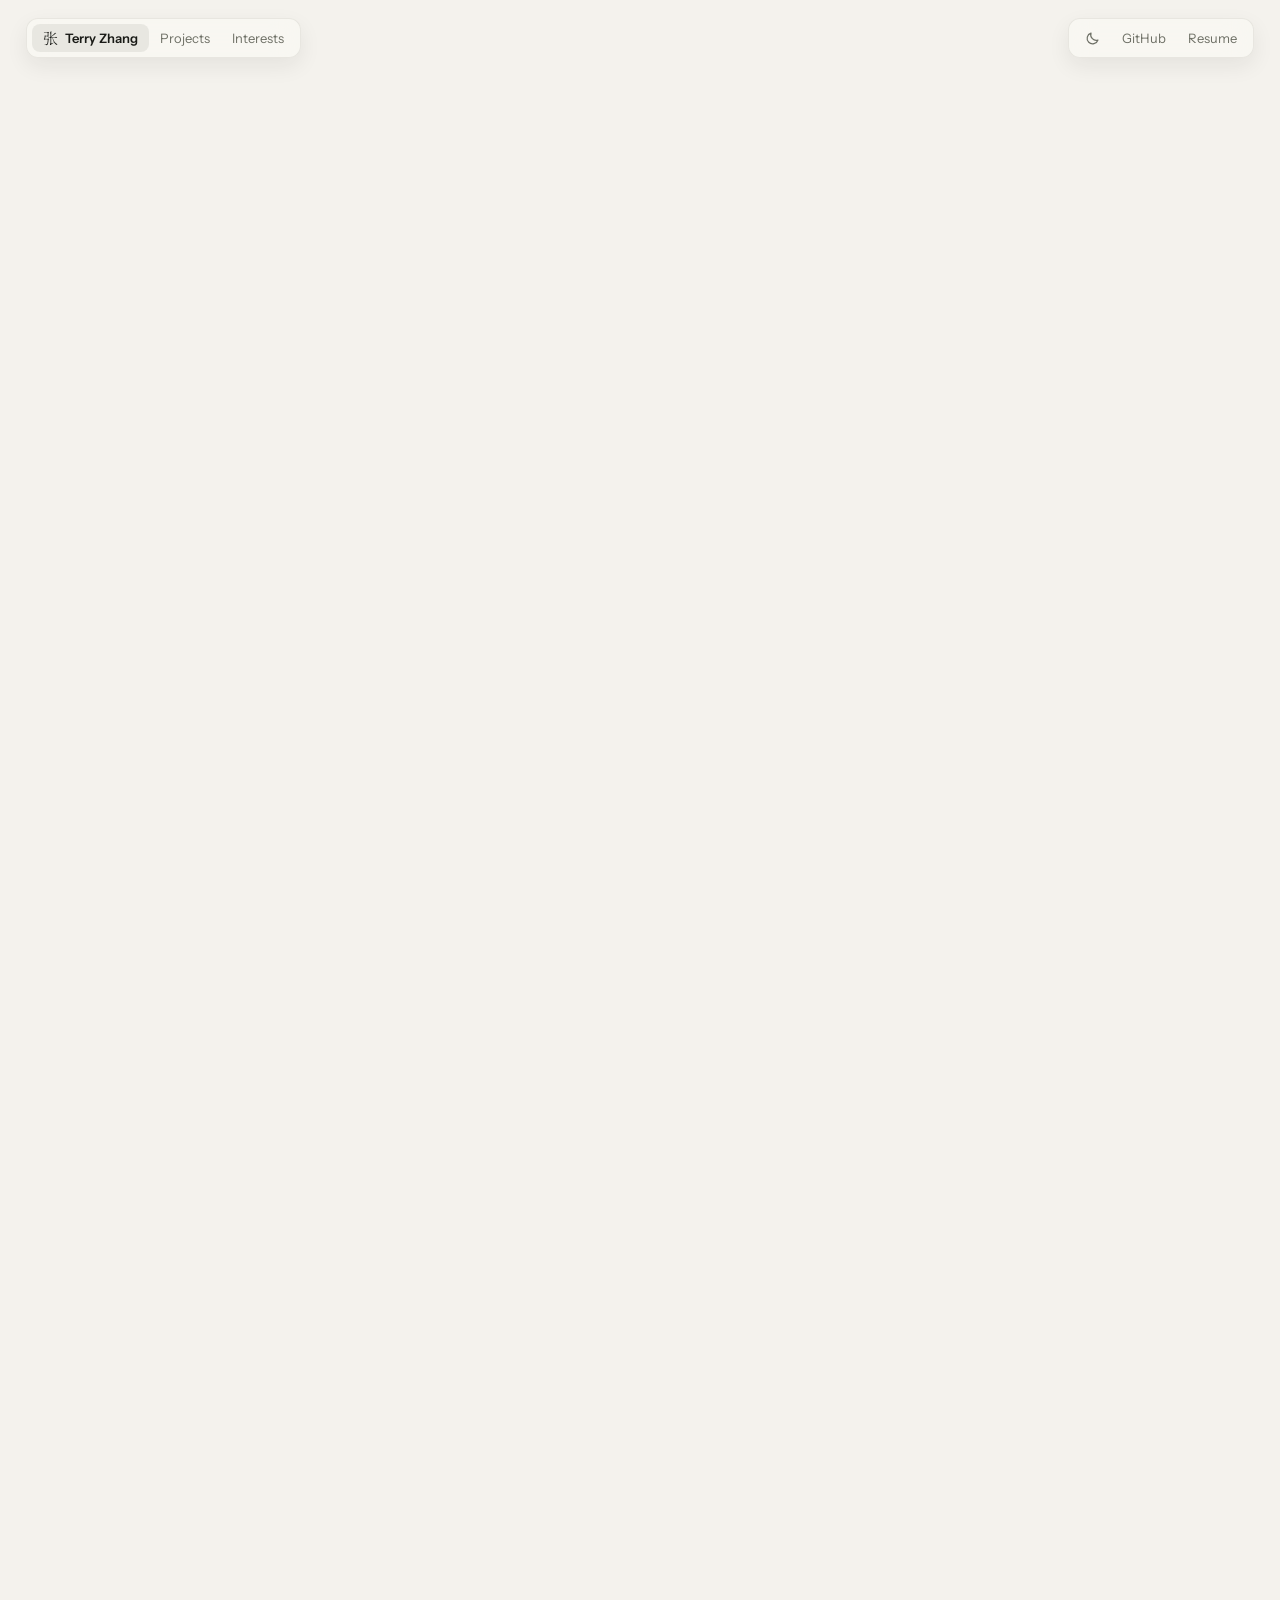
==== commit 0b41abca: "Updated bio" ====
--- a/index.html
+++ b/index.html
@@ -76,7 +76,7 @@
                     <div class="bio-text">
                         <h1 class="hello">Hello! I’m Tianyu <span class="wave" aria-hidden="true">👋</span></h1>
                         <p>But most people just call me Terry. I’m currently a masters student studying data science at UT, and a previous mechanical engineering graduate. After deciding to switch from traditional engineering to more tech oriented roles, I aspire to be an ML engineer, hoping to scale and maintain ML models.</p>
-                        <p>My hobbies are what allow me to keep pushing forward. Music has been important to me since I was 4, and I still keep up with playing the flute. I also experimented with a multitude of sports, but I ultimately landed on volleyball as my main sport.</p>
+                        <p>My hobbies are what allow me to keep pushing forward. Music has been important to me since I was 4, and I still keep up with playing the flute. I also played a variety of sports, but I ultimately landed on volleyball as my main sport.</p>
                         <p>More recently, I’ve started getting into photography, taking photos of landscapes when traveling and some occasional portraits for grad pics. I also ran a bakery pop-up called “seoulgum” and sold over 300 pieces of salt bread in the Austin area.</p>
                     </div>
 
